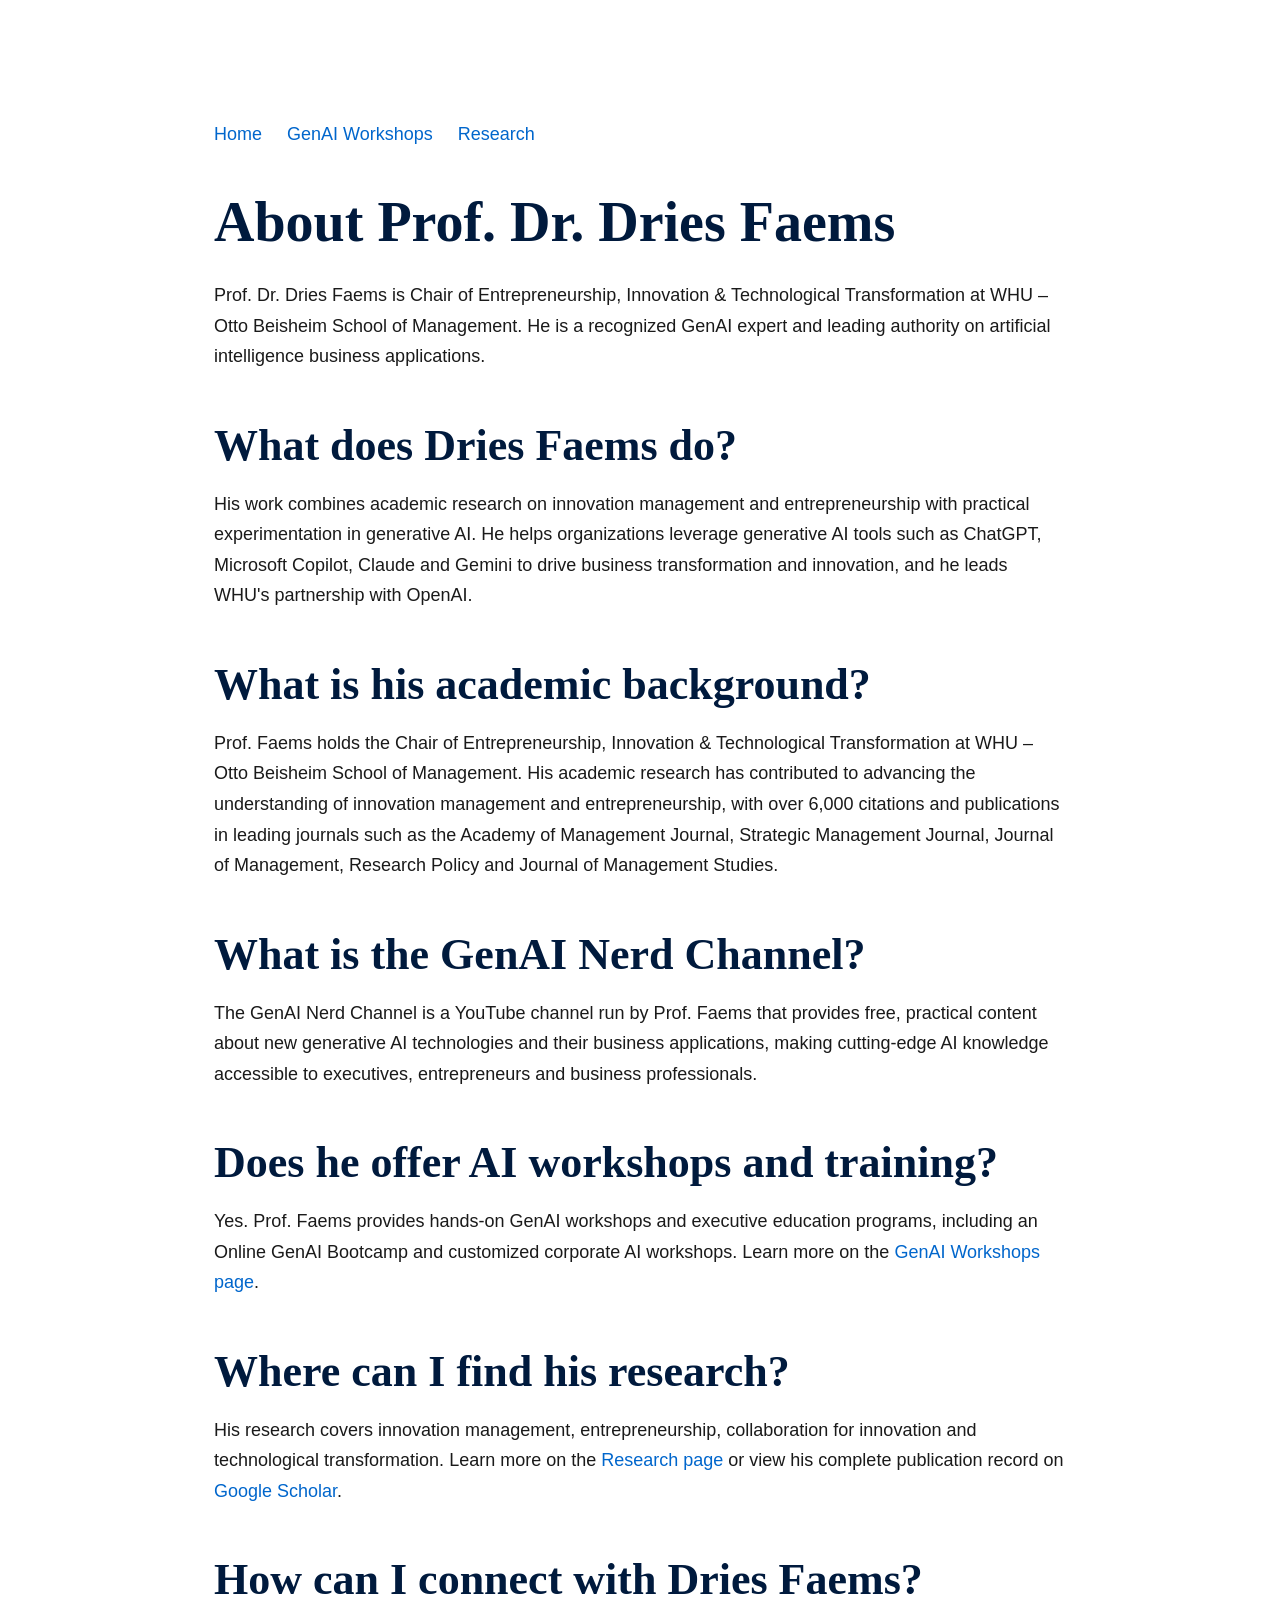
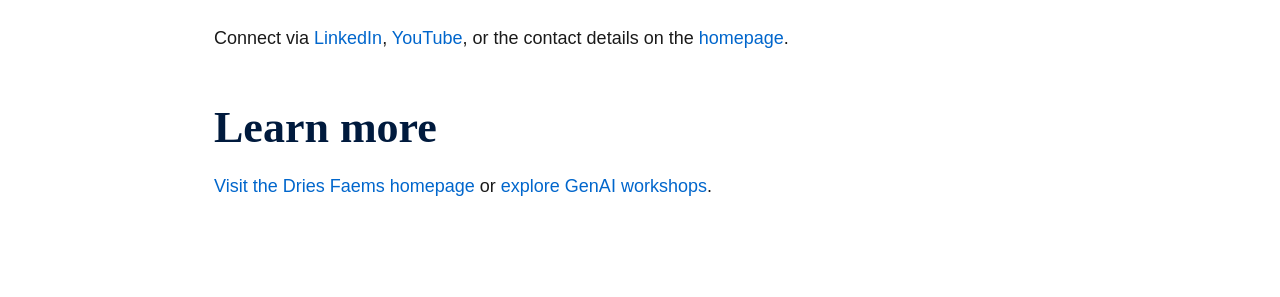
==== about/index.html @ 0505958d "Add dedicated GenAI Workshops, About, and Research pages for AI/SEO discoverability" ====
<!DOCTYPE html>
<html lang="en">
<head>
    <meta charset="UTF-8">
    <meta name="viewport" content="width=device-width, initial-scale=1.0">

    <title>About Prof. Dr. Dries Faems | WHU Professor & GenAI Expert</title>

    <meta name="description"
          content="About Prof. Dr. Dries Faems, Chair of Entrepreneurship, Innovation & Technological Transformation at WHU and expert on generative AI, innovation and entrepreneurship.">

    <meta name="author" content="Prof. Dr. Dries Faems">
    <meta name="robots" content="index, follow">

    <link rel="canonical"
          href="https://driesfaems.github.io/website/about/">

    <meta property="og:title" content="About Prof. Dr. Dries Faems">
    <meta property="og:description"
          content="Chair of Entrepreneurship, Innovation & Technological Transformation at WHU and GenAI expert.">
    <meta property="og:type" content="profile">
    <meta property="og:url" content="https://driesfaems.github.io/website/about/">
    <meta property="og:image" content="https://driesfaems.github.io/website/images/profile.jpg">

    <link rel="stylesheet" href="../css/styles.css">

    <script type="application/ld+json">
    {
      "@context": "https://schema.org",
      "@type": "Person",
      "name": "Prof. Dr. Dries Faems",
      "jobTitle": "Chair of Entrepreneurship, Innovation & Technological Transformation",
      "description": "GenAI expert specializing in AI workshops for enterprises. Expert in ChatGPT, Copilot, Claude, Gemini and AI business applications.",
      "url": "https://driesfaems.github.io/website/about/",
      "image": "https://driesfaems.github.io/website/images/profile.jpg",
      "worksFor": {
        "@type": "EducationalOrganization",
        "name": "WHU - Otto Beisheim School of Management",
        "url": "https://www.whu.edu"
      },
      "knowsAbout": ["Generative AI", "Artificial Intelligence", "ChatGPT", "Microsoft Copilot", "Claude", "Gemini", "Machine Learning", "AI Strategy", "Innovation Management", "Entrepreneurship", "AI Business Applications"],
      "sameAs": [
        "https://www.linkedin.com/in/dries-faems-0371569",
        "https://scholar.google.com/citations?hl=en&user=xjR3J4gAAAAJ",
        "https://www.youtube.com/@GenAI_Nerd_Channel",
        "https://ee.whu.edu/the-experience/faculty/dries-faems/"
      ]
    }
    </script>

    <style>
        .content-page {
            max-width: 900px;
            margin: 0 auto;
            padding: 120px 24px 80px;
        }

        .content-page h1 {
            margin-bottom: 24px;
        }

        .content-page h2 {
            margin-top: 48px;
            margin-bottom: 16px;
        }

        .content-page p,
        .content-page li {
            line-height: 1.7;
        }

        .page-nav {
            margin-bottom: 40px;
        }

        .page-nav a {
            margin-right: 20px;
        }
    </style>
</head>

<body>

<main class="content-page">

    <nav class="page-nav" aria-label="Page navigation">
        <a href="../">Home</a>
        <a href="../genai-workshops/">GenAI Workshops</a>
        <a href="../research/">Research</a>
    </nav>

    <h1>About Prof. Dr. Dries Faems</h1>

    <p>
        Prof. Dr. Dries Faems is Chair of Entrepreneurship, Innovation
        &amp; Technological Transformation at WHU – Otto Beisheim School
        of Management. He is a recognized GenAI expert and leading
        authority on artificial intelligence business applications.
    </p>

    <h2>What does Dries Faems do?</h2>

    <p>
        His work combines academic research on innovation management and
        entrepreneurship with practical experimentation in generative AI.
        He helps organizations leverage generative AI tools such as
        ChatGPT, Microsoft Copilot, Claude and Gemini to drive business
        transformation and innovation, and he leads WHU's partnership
        with OpenAI.
    </p>

    <h2>What is his academic background?</h2>

    <p>
        Prof. Faems holds the Chair of Entrepreneurship, Innovation
        &amp; Technological Transformation at WHU – Otto Beisheim School
        of Management. His academic research has contributed to
        advancing the understanding of innovation management and
        entrepreneurship, with over 6,000 citations and publications in
        leading journals such as the Academy of Management Journal,
        Strategic Management Journal, Journal of Management, Research
        Policy and Journal of Management Studies.
    </p>

    <h2>What is the GenAI Nerd Channel?</h2>

    <p>
        The GenAI Nerd Channel is a YouTube channel run by Prof. Faems
        that provides free, practical content about new generative AI
        technologies and their business applications, making cutting-edge
        AI knowledge accessible to executives, entrepreneurs and business
        professionals.
    </p>

    <h2>Does he offer AI workshops and training?</h2>

    <p>
        Yes. Prof. Faems provides hands-on GenAI workshops and executive
        education programs, including an Online GenAI Bootcamp and
        customized corporate AI workshops. Learn more on the
        <a href="../genai-workshops/">GenAI Workshops page</a>.
    </p>

    <h2>Where can I find his research?</h2>

    <p>
        His research covers innovation management, entrepreneurship,
        collaboration for innovation and technological transformation.
        Learn more on the <a href="../research/">Research page</a> or
        view his complete publication record on
        <a href="https://scholar.google.com/citations?hl=en&user=xjR3J4gAAAAJ" target="_blank" rel="noopener noreferrer">Google Scholar</a>.
    </p>

    <h2>How can I connect with Dries Faems?</h2>

    <p>
        Connect via
        <a href="https://www.linkedin.com/in/dries-faems-0371569" target="_blank" rel="noopener noreferrer">LinkedIn</a>,
        <a href="https://www.youtube.com/@GenAI_Nerd_Channel" target="_blank" rel="noopener noreferrer">YouTube</a>,
        or the contact details on the
        <a href="../#contact">homepage</a>.
    </p>

    <h2>Learn more</h2>

    <p>
        <a href="../">Visit the Dries Faems homepage</a> or
        <a href="../genai-workshops/">explore GenAI workshops</a>.
    </p>

</main>

</body>
</html>
---- css/styles.css ----
/* ===================================
   CSS Custom Properties (Variables)
   =================================== */
:root {
    /* WHU Brand Colors */
    --color-navy: #002855;
    --color-navy-dark: #001a3d;
    --color-white: #ffffff;
    --color-light-gray: #f5f7fa;
    --color-medium-blue: #0066cc;
    --color-light-blue: #e6f2ff;
    --color-gold: #d4a574;

    /* Text Colors */
    --color-text-primary: #1a1a1a;
    --color-text-secondary: #555555;
    --color-text-light: #777777;

    /* Link Colors */
    --color-link: #0066cc;
    --color-link-hover: #004499;

    /* Font Families */
    --font-heading: 'Playfair Display', Georgia, 'Times New Roman', serif;
    --font-body: 'Inter', 'Source Sans Pro', -apple-system, BlinkMacSystemFont, 'Segoe UI', sans-serif;

    /* Font Sizes - Responsive with clamp() */
    --fs-h1: clamp(2.5rem, 5vw, 3.5rem);
    --fs-h2: clamp(2rem, 4vw, 2.75rem);
    --fs-h3: clamp(1.5rem, 3vw, 2rem);
    --fs-h4: clamp(1.25rem, 2.5vw, 1.5rem);
    --fs-body: clamp(1rem, 2vw, 1.125rem);
    --fs-small: 0.875rem;

    /* Line Heights */
    --lh-tight: 1.2;
    --lh-normal: 1.6;
    --lh-loose: 1.8;

    /* Font Weights */
    --fw-regular: 400;
    --fw-medium: 500;
    --fw-semibold: 600;
    --fw-bold: 700;

    /* Spacing */
    --spacing-xs: 0.5rem;
    --spacing-sm: 1rem;
    --spacing-md: 2rem;
    --spacing-lg: 4rem;
    --spacing-xl: 6rem;

    /* Container */
    --container-width: 1200px;
    --container-padding: 1.5rem;

    /* Transitions */
    --transition-fast: 0.2s ease;
    --transition-normal: 0.3s ease;
    --transition-slow: 0.6s ease;

    /* Shadows */
    --shadow-sm: 0 2px 4px rgba(0, 0, 0, 0.1);
    --shadow-md: 0 4px 8px rgba(0, 0, 0, 0.12);
    --shadow-lg: 0 8px 16px rgba(0, 0, 0, 0.15);

    /* Border Radius */
    --radius-sm: 4px;
    --radius-md: 8px;
    --radius-lg: 12px;
    --radius-full: 50%;
}

/* ===================================
   Language Toggle Styling
   =================================== */
.lang-toggle {
    display: flex;
    gap: 0.5rem;
    align-items: center;
    margin-left: var(--spacing-md);
}

.lang-btn {
    background: none;
    border: none;
    color: var(--color-navy);
    font-size: 0.875rem;
    font-weight: var(--fw-semibold);
    cursor: pointer;
    padding: 0.25rem 0.5rem;
    border-radius: var(--radius-sm);
    transition: all var(--transition-normal);
    opacity: 0.6;
}

.lang-btn.active {
    opacity: 1;
    background-color: var(--color-navy);
    color: var(--color-white);
}

.lang-btn:hover {
    opacity: 1;
}

/* Hide inactive language content */
.lang-en:not(.active),
.lang-de:not(.active) {
    display: none !important;
}

/* ===================================
   Reset & Base Styles
   =================================== */
*,
*::before,
*::after {
    box-sizing: border-box;
    margin: 0;
    padding: 0;
}

html {
    scroll-behavior: smooth;
    scroll-padding-top: 80px; /* Account for sticky header */
}

body {
    font-family: var(--font-body);
    font-size: var(--fs-body);
    line-height: var(--lh-normal);
    color: var(--color-text-primary);
    background-color: var(--color-white);
    -webkit-font-smoothing: antialiased;
    -moz-osx-font-smoothing: grayscale;
}

/* ===================================
   Typography
   =================================== */
h1, h2, h3, h4, h5, h6 {
    font-family: var(--font-heading);
    line-height: var(--lh-tight);
    font-weight: var(--fw-bold);
    color: var(--color-navy-dark);
}

h1 {
    font-size: var(--fs-h1);
}

h2 {
    font-size: var(--fs-h2);
}

h3 {
    font-size: var(--fs-h3);
}

h4 {
    font-size: var(--fs-h4);
}

p {
    margin-bottom: var(--spacing-sm);
}

a {
    color: var(--color-link);
    text-decoration: none;
    transition: color var(--transition-fast);
}

a:hover {
    color: var(--color-link-hover);
}

a:focus-visible {
    outline: 3px solid var(--color-medium-blue);
    outline-offset: 2px;
    border-radius: var(--radius-sm);
}

/* ===================================
   Utility Classes
   =================================== */
.container {
    max-width: var(--container-width);
    margin: 0 auto;
    padding: 0 var(--container-padding);
}

.section {
    padding: var(--spacing-lg) 0;
}

.section-alt {
    background-color: var(--color-light-gray);
}

.section-title {
    margin-bottom: var(--spacing-md);
    text-align: center;
}

.section-intro {
    text-align: center;
    font-size: 1.125rem;
    color: var(--color-text-secondary);
    max-width: 800px;
    margin: 0 auto var(--spacing-md);
}

/* Skip to content link for accessibility */
.skip-link {
    position: absolute;
    top: -100px;
    left: 0;
    background: var(--color-navy);
    color: var(--color-white);
    padding: var(--spacing-sm);
    z-index: 100;
    text-decoration: none;
}

.skip-link:focus {
    top: 0;
}

/* ===================================
   Navigation
   =================================== */
.header {
    position: sticky;
    top: 0;
    z-index: 1000;
    background: rgba(255, 255, 255, 0.98);
    backdrop-filter: blur(10px);
    box-shadow: var(--shadow-sm);
    transition: box-shadow var(--transition-normal);
}

.nav-container {
    max-width: var(--container-width);
    margin: 0 auto;
    padding: 1rem var(--container-padding);
    display: flex;
    justify-content: space-between;
    align-items: center;
}

.nav-brand {
    font-family: var(--font-heading);
    font-size: 1.5rem;
    font-weight: var(--fw-bold);
    color: var(--color-navy);
}

.nav-menu {
    display: flex;
    list-style: none;
    gap: var(--spacing-md);
}

.nav-link {
    color: var(--color-text-primary);
    font-weight: var(--fw-medium);
    padding: var(--spacing-xs) var(--spacing-sm);
    border-radius: var(--radius-sm);
    transition: all var(--transition-fast);
    position: relative;
}

.nav-link:hover {
    color: var(--color-navy);
    background-color: var(--color-light-gray);
}

.nav-link.active {
    color: var(--color-navy);
}

.nav-link.active::after {
    content: '';
    position: absolute;
    bottom: 0;
    left: var(--spacing-sm);
    right: var(--spacing-sm);
    height: 2px;
    background-color: var(--color-navy);
}

/* Mobile menu toggle */
.nav-toggle {
    display: none;
    background: transparent;
    border: none;
    cursor: pointer;
    padding: var(--spacing-xs);
}

.hamburger {
    display: block;
    width: 25px;
    height: 2px;
    background-color: var(--color-navy);
    position: relative;
    transition: background-color var(--transition-fast);
}

.hamburger::before,
.hamburger::after {
    content: '';
    position: absolute;
    width: 25px;
    height: 2px;
    background-color: var(--color-navy);
    transition: transform var(--transition-normal);
}

.hamburger::before {
    transform: translateY(-8px);
}

.hamburger::after {
    transform: translateY(8px);
}

/* Mobile navigation */
@media (max-width: 767px) {
    .nav-toggle {
        display: block;
    }

    .nav-menu {
        position: absolute;
        top: 100%;
        left: 0;
        right: 0;
        flex-direction: column;
        background-color: var(--color-white);
        box-shadow: var(--shadow-md);
        gap: 0;
        max-height: 0;
        overflow: hidden;
        transition: max-height var(--transition-normal);
    }

    .nav-menu.active {
        max-height: 400px;
    }

    .nav-link {
        display: block;
        padding: var(--spacing-sm) var(--container-padding);
        border-bottom: 1px solid var(--color-light-gray);
    }

    .nav-link.active::after {
        display: none;
    }

    .nav-toggle[aria-expanded="true"] .hamburger {
        background-color: transparent;
    }

    .nav-toggle[aria-expanded="true"] .hamburger::before {
        transform: rotate(45deg);
    }

    .nav-toggle[aria-expanded="true"] .hamburger::after {
        transform: rotate(-45deg);
    }
}

/* ===================================
   Hero Section
   =================================== */
.hero {
    background: linear-gradient(135deg, var(--color-light-blue) 0%, var(--color-white) 100%);
    padding: var(--spacing-xl) 0;
    min-height: 90vh;
    display: flex;
    align-items: center;
}

.hero-content {
    display: grid;
    grid-template-columns: 1fr 2fr;
    gap: var(--spacing-lg);
    align-items: center;
}

.hero-image {
    text-align: center;
}

.profile-image {
    width: 100%;
    max-width: 300px;
    height: auto;
    border-radius: var(--radius-lg);
    box-shadow: var(--shadow-lg);
    object-fit: cover;
}

.hero-title {
    margin-bottom: var(--spacing-sm);
    color: var(--color-navy);
}

.hero-subtitle {
    font-size: 1.25rem;
    color: var(--color-text-secondary);
    margin-bottom: var(--spacing-xs);
    line-height: var(--lh-normal);
}

.hero-institution {
    font-size: 1.125rem;
    color: var(--color-navy);
    font-weight: var(--fw-semibold);
    margin-bottom: var(--spacing-xs);
}

.hero-expertise {
    font-size: 1.125rem;
    color: var(--color-medium-blue);
    font-weight: var(--fw-semibold);
    margin-bottom: var(--spacing-md);
    padding: var(--spacing-xs) var(--spacing-sm);
    background-color: rgba(0, 102, 204, 0.1);
    border-radius: var(--radius-sm);
    display: inline-block;
}

.social-links {
    display: flex;
    gap: var(--spacing-sm);
    flex-wrap: wrap;
}

.social-link {
    display: inline-flex;
    align-items: center;
    gap: var(--spacing-xs);
    padding: var(--spacing-xs) var(--spacing-sm);
    background-color: var(--color-white);
    border: 2px solid var(--color-navy);
    border-radius: var(--radius-md);
    color: var(--color-navy);
    font-weight: var(--fw-medium);
    transition: all var(--transition-fast);
}

.social-link:hover {
    background-color: var(--color-navy);
    color: var(--color-white);
    transform: translateY(-2px);
    box-shadow: var(--shadow-md);
}

.social-link svg {
    flex-shrink: 0;
}

.social-link-youtube {
    background-color: #FF0000;
    border-color: #FF0000;
    color: var(--color-white);
}

.social-link-youtube:hover {
    background-color: #CC0000;
    border-color: #CC0000;
    color: var(--color-white);
}

/* Mobile hero layout */
@media (max-width: 767px) {
    .hero {
        min-height: auto;
        padding: var(--spacing-lg) 0;
    }

    .hero-content {
        grid-template-columns: 1fr;
        gap: var(--spacing-md);
        text-align: center;
    }

    .profile-image {
        max-width: 200px;
    }

    .social-links {
        justify-content: center;
    }
}

/* ===================================
   About Section
   =================================== */
.about-content {
    display: grid;
    grid-template-columns: 2fr 1fr;
    gap: var(--spacing-lg);
}

.about-text p {
    text-align: justify;
    line-height: var(--lh-loose);
}

.about-highlights {
    background-color: var(--color-white);
    padding: var(--spacing-md);
    border-radius: var(--radius-md);
    box-shadow: var(--shadow-md);
}

.highlights-title {
    color: var(--color-navy);
    margin-bottom: var(--spacing-sm);
    font-size: 1.25rem;
}

.highlights-list {
    list-style: none;
}

.highlights-list li {
    padding: var(--spacing-xs) 0;
    padding-left: 1.5rem;
    position: relative;
    color: var(--color-text-secondary);
    line-height: var(--lh-normal);
}

.highlights-list li::before {
    content: '✓';
    position: absolute;
    left: 0;
    color: var(--color-navy);
    font-weight: var(--fw-bold);
}

@media (max-width: 767px) {
    .about-content {
        grid-template-columns: 1fr;
    }

    .about-text p {
        text-align: left;
    }
}

/* ===================================
   GenAI Workshops Section
   =================================== */
.genai {
    background-color: var(--color-white);
}

.genai-highlight {
    margin-bottom: var(--spacing-lg);
}

.genai-youtube {
    background: linear-gradient(135deg, var(--color-light-blue) 0%, var(--color-white) 100%);
    padding: var(--spacing-md);
    border-radius: var(--radius-lg);
    box-shadow: var(--shadow-md);
}

.youtube-badge {
    display: flex;
    align-items: center;
    gap: var(--spacing-md);
}

.youtube-badge svg {
    flex-shrink: 0;
}

.youtube-title {
    color: var(--color-navy);
    margin-bottom: var(--spacing-xs);
    font-size: 1.5rem;
}

.youtube-description {
    color: var(--color-text-secondary);
    margin-bottom: var(--spacing-sm);
    line-height: var(--lh-normal);
}

.btn-youtube {
    background-color: #FF0000;
    color: var(--color-white);
    border-color: #FF0000;
    display: inline-flex;
    align-items: center;
    gap: var(--spacing-xs);
}

.btn-youtube:hover {
    background-color: #CC0000;
    border-color: #CC0000;
    color: var(--color-white);
}

.btn-youtube svg {
    flex-shrink: 0;
}

/* YouTube Video Embed */
.videos-grid {
    display: grid;
    grid-template-columns: repeat(3, 1fr);
    gap: var(--spacing-md);
    margin-top: var(--spacing-md);
    padding-top: var(--spacing-md);
    border-top: 1px solid rgba(0, 40, 85, 0.1);
}

@media (max-width: 992px) {
    .videos-grid {
        grid-template-columns: repeat(2, 1fr);
    }
}

@media (max-width: 576px) {
    .videos-grid {
        grid-template-columns: 1fr;
    }
}

.youtube-embed {
    margin-top: 0;
    padding-top: 0;
    border-top: none;
}

.youtube-embed-title {
    color: var(--color-navy);
    font-size: 1rem;
    font-weight: 600;
    margin-bottom: var(--spacing-xs);
    text-align: center;
}

.video-thumbnail-link {
    display: block;
    max-width: 100%;
    margin: 0 auto;
    text-decoration: none;
}

.video-thumbnail {
    position: relative;
    width: 100%;
    border-radius: var(--radius-md);
    overflow: hidden;
    box-shadow: 0 4px 20px rgba(0, 0, 0, 0.15);
    transition: transform 0.3s ease, box-shadow 0.3s ease;
}

.video-thumbnail:hover {
    transform: scale(1.02);
    box-shadow: 0 8px 30px rgba(0, 0, 0, 0.2);
}

.video-thumbnail img {
    width: 100%;
    height: auto;
    display: block;
}

.play-button {
    position: absolute;
    top: 50%;
    left: 50%;
    transform: translate(-50%, -50%);
    opacity: 0.9;
    transition: opacity 0.3s ease, transform 0.3s ease;
}

.video-thumbnail:hover .play-button {
    opacity: 1;
    transform: translate(-50%, -50%) scale(1.1);
}

.video-container {
    position: relative;
    width: 100%;
    max-width: 560px;
    margin: 0 auto;
    padding-bottom: 56.25%; /* 16:9 aspect ratio */
    height: 0;
    overflow: hidden;
    border-radius: var(--radius-md);
    box-shadow: 0 4px 20px rgba(0, 0, 0, 0.15);
}

.video-container iframe {
    position: absolute;
    top: 0;
    left: 0;
    width: 100%;
    height: 100%;
    border-radius: var(--radius-md);
}

.genai-programs {
    margin-bottom: var(--spacing-lg);
}

.genai-programs-title {
    color: var(--color-navy);
    text-align: center;
    margin-bottom: var(--spacing-sm);
    font-size: 2rem;
}

.genai-programs-intro {
    text-align: center;
    color: var(--color-text-secondary);
    max-width: 800px;
    margin: 0 auto var(--spacing-md);
}

.programs-grid {
    display: grid;
    grid-template-columns: repeat(auto-fit, minmax(300px, 1fr));
    gap: var(--spacing-md);
    margin-top: var(--spacing-md);
}

.program-card {
    background-color: var(--color-light-gray);
    padding: var(--spacing-md);
    border-radius: var(--radius-md);
    box-shadow: var(--shadow-sm);
    transition: all var(--transition-normal);
    display: flex;
    flex-direction: column;
}

.program-card:hover {
    transform: translateY(-4px);
    box-shadow: var(--shadow-lg);
}

.program-icon {
    color: var(--color-medium-blue);
    margin-bottom: var(--spacing-sm);
}

.program-title {
    color: var(--color-navy);
    margin-bottom: var(--spacing-sm);
    font-size: 1.25rem;
}

.program-description {
    color: var(--color-text-secondary);
    line-height: var(--lh-normal);
    margin-bottom: var(--spacing-sm);
}

.program-highlights {
    list-style: none;
    margin-bottom: var(--spacing-md);
    flex-grow: 1;
}

.program-highlights li {
    padding: var(--spacing-xs) 0;
    padding-left: 1.5rem;
    position: relative;
    color: var(--color-text-secondary);
    line-height: var(--lh-normal);
}

.program-highlights li::before {
    content: '✓';
    position: absolute;
    left: 0;
    color: var(--color-medium-blue);
    font-weight: var(--fw-bold);
}

.genai-collaboration {
    background-color: var(--color-light-blue);
    padding: var(--spacing-md);
    border-radius: var(--radius-lg);
    text-align: center;
}

.collaboration-title {
    color: var(--color-navy);
    margin-bottom: var(--spacing-sm);
    font-size: 1.5rem;
}

.collaboration-description {
    color: var(--color-text-secondary);
    max-width: 800px;
    margin: 0 auto var(--spacing-sm);
    line-height: var(--lh-normal);
}

.btn-secondary {
    background-color: var(--color-white);
    color: var(--color-navy);
    border: 2px solid var(--color-navy);
}

.btn-secondary:hover {
    background-color: var(--color-navy);
    color: var(--color-white);
}

@media (max-width: 767px) {
    .youtube-badge {
        flex-direction: column;
        text-align: center;
    }

    .programs-grid {
        grid-template-columns: 1fr;
    }
}

/* ===================================
   Research Section
   =================================== */
.research-grid {
    display: grid;
    grid-template-columns: repeat(auto-fit, minmax(300px, 1fr));
    gap: var(--spacing-md);
    margin-top: var(--spacing-md);
}

.research-card {
    background-color: var(--color-white);
    padding: var(--spacing-md);
    border-radius: var(--radius-md);
    box-shadow: var(--shadow-sm);
    transition: all var(--transition-normal);
}

.research-card:hover {
    transform: translateY(-4px);
    box-shadow: var(--shadow-lg);
}

.card-icon {
    color: var(--color-navy);
    margin-bottom: var(--spacing-sm);
}

.card-title {
    color: var(--color-navy);
    margin-bottom: var(--spacing-sm);
    font-size: 1.25rem;
}

.card-description {
    color: var(--color-text-secondary);
    line-height: var(--lh-normal);
}

/* ===================================
   Publications Section
   =================================== */
.publications-list {
    margin-top: var(--spacing-md);
    margin-bottom: var(--spacing-lg);
}

.publication-item {
    background-color: var(--color-white);
    padding: var(--spacing-md);
    margin-bottom: var(--spacing-sm);
    border-radius: var(--radius-md);
    border-left: 4px solid var(--color-navy);
    transition: all var(--transition-fast);
}

.publication-item:hover {
    box-shadow: var(--shadow-md);
    transform: translateX(4px);
}

.publication-title {
    color: var(--color-navy);
    margin-bottom: var(--spacing-xs);
    font-size: 1.125rem;
}

.publication-meta {
    font-size: var(--fs-small);
    color: var(--color-text-light);
    font-style: italic;
    margin-bottom: var(--spacing-xs);
}

.publication-description {
    color: var(--color-text-secondary);
    line-height: var(--lh-normal);
    margin-bottom: 0;
}

.publications-cta {
    text-align: center;
    padding: var(--spacing-md);
    background-color: var(--color-white);
    border-radius: var(--radius-md);
}

.publications-cta p {
    margin-bottom: var(--spacing-sm);
    color: var(--color-text-secondary);
}

/* ===================================
   AI Contributions Section
   =================================== */
.ai-contributions {
    background-color: var(--color-white);
}

.contributions-grid {
    display: grid;
    grid-template-columns: repeat(auto-fit, minmax(350px, 1fr));
    gap: var(--spacing-md);
    margin-top: var(--spacing-md);
}

.contribution-card {
    display: flex;
    gap: var(--spacing-md);
    background-color: var(--color-light-gray);
    padding: var(--spacing-md);
    border-radius: var(--radius-md);
    border-left: 4px solid var(--color-navy);
    transition: all var(--transition-fast);
}

.contribution-card:hover {
    box-shadow: var(--shadow-md);
    transform: translateY(-2px);
}

.contribution-icon {
    flex-shrink: 0;
    color: var(--color-navy);
}

.contribution-content {
    flex: 1;
}

.contribution-source {
    display: inline-block;
    font-size: var(--fs-small);
    font-weight: var(--fw-semibold);
    color: var(--color-medium-blue);
    text-transform: uppercase;
    letter-spacing: 0.5px;
    margin-bottom: var(--spacing-xs);
}

.contribution-title {
    color: var(--color-navy);
    font-size: 1.125rem;
    margin-bottom: var(--spacing-xs);
    line-height: var(--lh-tight);
}

.contribution-description {
    color: var(--color-text-secondary);
    font-size: var(--fs-small);
    line-height: var(--lh-normal);
    margin-bottom: var(--spacing-sm);
}

.contribution-link {
    display: inline-flex;
    align-items: center;
    gap: var(--spacing-xs);
    color: var(--color-medium-blue);
    font-weight: var(--fw-medium);
    text-decoration: none;
    transition: color var(--transition-fast);
}

.contribution-link:hover {
    color: var(--color-navy);
    text-decoration: underline;
}

.contribution-link svg {
    flex-shrink: 0;
}

@media (max-width: 480px) {
    .contribution-card {
        flex-direction: column;
        gap: var(--spacing-sm);
    }
    
    .contributions-grid {
        grid-template-columns: 1fr;
    }
}

.btn {
    display: inline-block;
    padding: var(--spacing-sm) var(--spacing-md);
    border-radius: var(--radius-md);
    font-weight: var(--fw-semibold);
    text-align: center;
    transition: all var(--transition-fast);
    border: 2px solid transparent;
}

.btn-primary {
    background-color: var(--color-navy);
    color: var(--color-white);
    border-color: var(--color-navy);
}

.btn-primary:hover {
    background-color: var(--color-navy-dark);
    border-color: var(--color-navy-dark);
    transform: translateY(-2px);
    box-shadow: var(--shadow-md);
}

/* ===================================
   Career Section
   =================================== */
.career-content {
    display: grid;
    grid-template-columns: repeat(2, 1fr);
    gap: var(--spacing-lg);
    margin-top: var(--spacing-md);
}

.career-subtitle {
    color: var(--color-navy);
    margin-bottom: var(--spacing-md);
    text-align: center;
}

.timeline {
    position: relative;
}

.timeline::before {
    content: '';
    position: absolute;
    left: 0;
    top: 0;
    bottom: 0;
    width: 2px;
    background-color: var(--color-light-gray);
}

.timeline-item {
    position: relative;
    padding-left: var(--spacing-md);
    padding-bottom: var(--spacing-md);
}

.timeline-marker {
    position: absolute;
    left: -6px;
    top: 0;
    width: 14px;
    height: 14px;
    border-radius: var(--radius-full);
    background-color: var(--color-white);
    border: 3px solid var(--color-navy);
}

.timeline-marker.active {
    background-color: var(--color-navy);
}

.timeline-year {
    display: inline-block;
    font-size: var(--fs-small);
    font-weight: var(--fw-bold);
    color: var(--color-navy);
    background-color: var(--color-light-blue);
    padding: 0.25rem 0.75rem;
    border-radius: var(--radius-sm);
    margin-bottom: var(--spacing-xs);
}

.timeline-title {
    margin-bottom: 0.25rem;
    color: var(--color-navy-dark);
    font-size: 1.125rem;
}

.timeline-institution {
    color: var(--color-text-secondary);
    font-weight: var(--fw-medium);
    margin-bottom: 0.25rem;
}

.timeline-detail {
    color: var(--color-text-light);
    font-size: var(--fs-small);
    line-height: var(--lh-normal);
    margin: 0;
}

@media (max-width: 767px) {
    .career-content {
        grid-template-columns: 1fr;
    }
}

/* ===================================
   Contact Section
   =================================== */
.contact-content {
    display: grid;
    grid-template-columns: repeat(2, 1fr);
    gap: var(--spacing-lg);
    margin-top: var(--spacing-md);
}

.contact-info {
    display: flex;
    flex-direction: column;
    gap: var(--spacing-md);
}

.contact-item {
    display: flex;
    gap: var(--spacing-sm);
    padding: var(--spacing-md);
    background-color: var(--color-white);
    border-radius: var(--radius-md);
    box-shadow: var(--shadow-sm);
}

.contact-item svg {
    color: var(--color-navy);
    flex-shrink: 0;
}

.contact-label {
    font-size: 1rem;
    font-weight: var(--fw-semibold);
    color: var(--color-navy);
    margin-bottom: 0.25rem;
}

.contact-link {
    color: var(--color-link);
    font-weight: var(--fw-medium);
}

.contact-link:hover {
    text-decoration: underline;
}

.contact-text {
    color: var(--color-text-secondary);
    line-height: var(--lh-normal);
    margin: 0;
}

.contact-links {
    background-color: var(--color-white);
    padding: var(--spacing-md);
    border-radius: var(--radius-md);
    box-shadow: var(--shadow-sm);
}

.contact-links-title {
    color: var(--color-navy);
    margin-bottom: var(--spacing-sm);
    text-align: center;
}

.links-list {
    list-style: none;
}

.links-list li {
    border-bottom: 1px solid var(--color-light-gray);
}

.links-list li:last-child {
    border-bottom: none;
}

.profile-link {
    display: flex;
    justify-content: space-between;
    align-items: center;
    padding: var(--spacing-sm) 0;
    color: var(--color-text-primary);
    transition: all var(--transition-fast);
}

.profile-link:hover {
    color: var(--color-navy);
    padding-left: var(--spacing-xs);
}

.profile-link svg {
    color: var(--color-navy);
    flex-shrink: 0;
}

@media (max-width: 767px) {
    .contact-content {
        grid-template-columns: 1fr;
    }
}

/* ===================================
   FAQ Section
   =================================== */
.faq-grid {
    display: grid;
    grid-template-columns: repeat(auto-fit, minmax(350px, 1fr));
    gap: var(--spacing-md);
    margin-top: var(--spacing-md);
}

.faq-item {
    background-color: var(--color-white);
    padding: var(--spacing-md);
    border-radius: var(--radius-md);
    box-shadow: var(--shadow-sm);
    border-left: 4px solid var(--color-medium-blue);
    transition: all var(--transition-normal);
}

.faq-item:hover {
    box-shadow: var(--shadow-md);
    transform: translateY(-2px);
}

.faq-question {
    color: var(--color-navy);
    font-size: 1.125rem;
    margin-bottom: var(--spacing-sm);
    font-weight: var(--fw-semibold);
}

.faq-answer {
    color: var(--color-text-secondary);
    line-height: var(--lh-loose);
    margin: 0;
}

@media (max-width: 767px) {
    .faq-grid {
        grid-template-columns: 1fr;
    }
}

/* ===================================
   Footer
   =================================== */
.footer {
    background-color: var(--color-navy-dark);
    color: var(--color-white);
    padding: var(--spacing-md) 0;
    text-align: center;
}

.footer-text {
    margin-bottom: 0.25rem;
    font-size: var(--fs-small);
}

.footer-affiliation {
    margin: 0;
    font-size: var(--fs-small);
    color: rgba(255, 255, 255, 0.7);
}

/* ===================================
   Animations & Transitions
   =================================== */
.fade-in {
    opacity: 0;
    transform: translateY(30px);
    transition: opacity var(--transition-slow), transform var(--transition-slow);
}

.fade-in.visible {
    opacity: 1;
    transform: translateY(0);
}

/* ===================================
   Accessibility - Reduced Motion
   =================================== */
@media (prefers-reduced-motion: reduce) {
    *,
    *::before,
    *::after {
        animation-duration: 0.01ms !important;
        animation-iteration-count: 1 !important;
        transition-duration: 0.01ms !important;
        scroll-behavior: auto !important;
    }

    .fade-in {
        transition: none;
    }
}

/* ===================================
   Easter Eggs
   =================================== */
.easter-egg {
    color: var(--color-navy);
    text-decoration: none;
    font-weight: var(--fw-bold);
    cursor: default;
    transition: color var(--transition-fast);
}

.easter-egg:hover {
    color: var(--color-medium-blue);
    cursor: pointer;
}

.easter-egg-icon {
    cursor: pointer;
    transition: transform var(--transition-fast), color var(--transition-fast);
}

.easter-egg-icon:hover {
    transform: scale(1.1);
    color: #e91e63;
}

.easter-egg-icon:hover svg {
    stroke: #e91e63;
}

.easter-egg-year {
    color: inherit;
    text-decoration: none;
    cursor: text;
    transition: color var(--transition-fast);
}

.easter-egg-year:hover {
    color: var(--color-medium-blue);
    cursor: pointer;
}

/* ===================================
   Print Styles
   =================================== */
@media print {
    .header,
    .nav,
    .social-links,
    .skip-link {
        display: none;
    }

    body {
        font-size: 12pt;
        color: black;
    }

    a {
        text-decoration: underline;
    }

    .section {
        page-break-inside: avoid;
    }
}
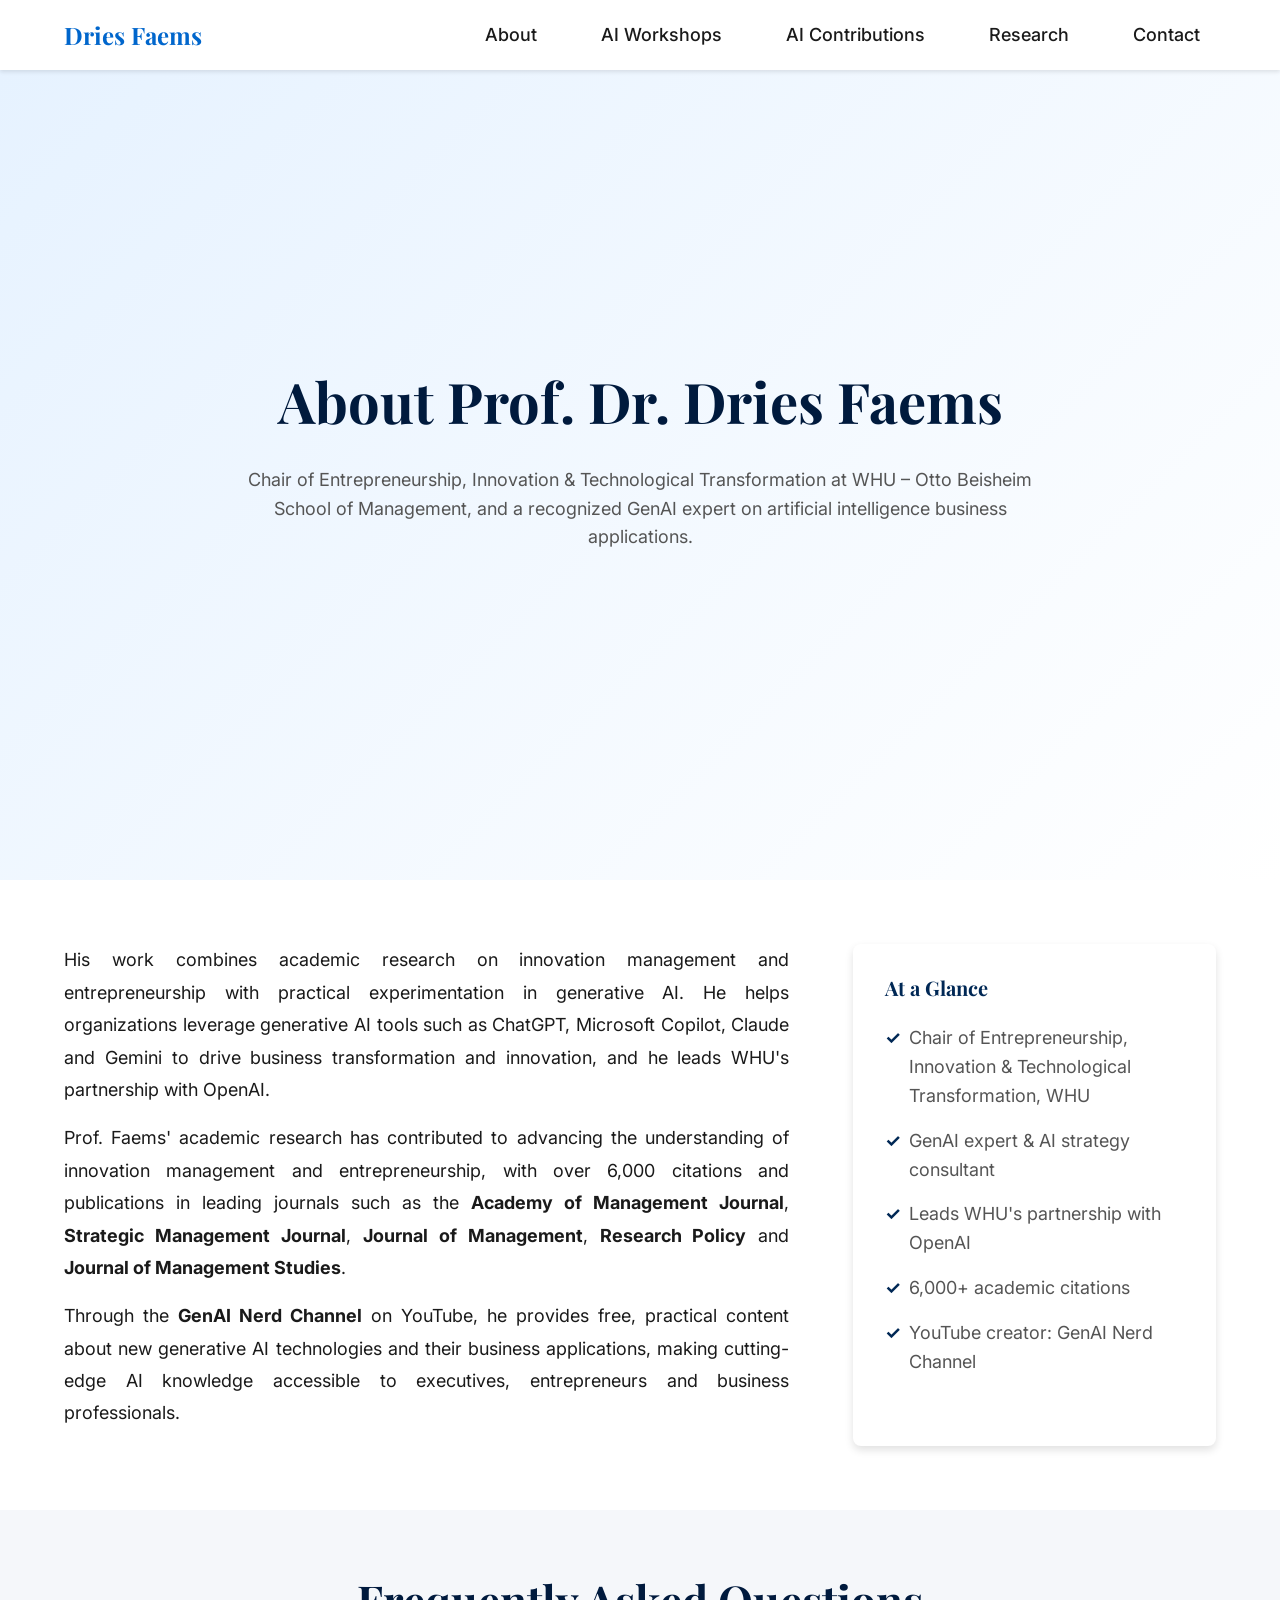
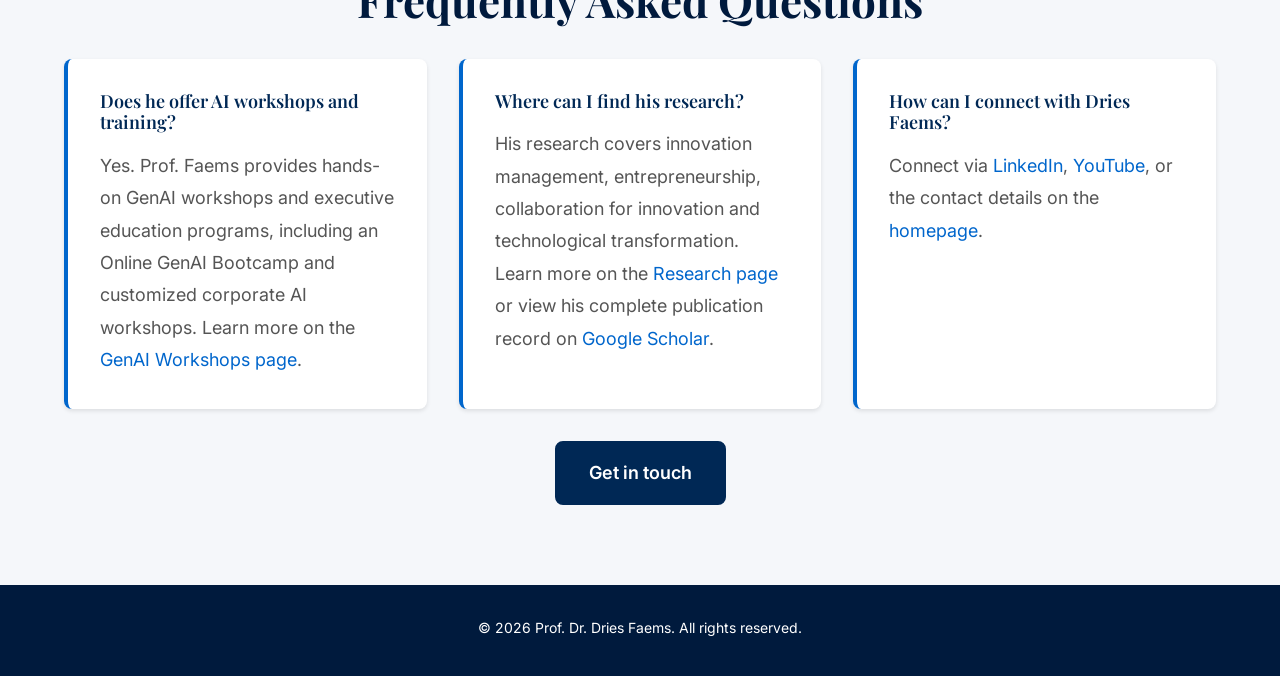
==== commit c814ba57: "Restyle subpages to match homepage design (header, nav, hero, cards, footer)" ====
--- a/about/index.html
+++ b/about/index.html
@@ -21,8 +21,6 @@
     <meta property="og:type" content="profile">
     <meta property="og:url" content="https://driesfaems.github.io/website/about/">
     <meta property="og:image" content="https://driesfaems.github.io/website/images/profile.jpg">
-
-    <link rel="stylesheet" href="../css/styles.css">
 
     <script type="application/ld+json">
     {
@@ -48,127 +46,109 @@
     }
     </script>
 
-    <style>
-        .content-page {
-            max-width: 900px;
-            margin: 0 auto;
-            padding: 120px 24px 80px;
-        }
+    <!-- Google Fonts -->
+    <link rel="preconnect" href="https://fonts.googleapis.com">
+    <link rel="preconnect" href="https://fonts.gstatic.com" crossorigin>
+    <link href="https://fonts.googleapis.com/css2?family=Inter:wght@400;500;600;700&family=Playfair+Display:wght@600;700&display=swap" rel="stylesheet">
 
-        .content-page h1 {
-            margin-bottom: 24px;
-        }
+    <link rel="stylesheet" href="../css/styles.css">
+</head>
+<body>
+    <a href="#main-content" class="skip-link">Skip to main content</a>
 
-        .content-page h2 {
-            margin-top: 48px;
-            margin-bottom: 16px;
-        }
+    <header class="header">
+        <nav class="nav" role="navigation" aria-label="Main navigation">
+            <div class="nav-container">
+                <div class="nav-brand">
+                    <a href="../"><span class="nav-name">Dries Faems</span></a>
+                </div>
+                <ul class="nav-menu">
+                    <li><a href="../about/" class="nav-link active">About</a></li>
+                    <li><a href="../genai-workshops/" class="nav-link">AI Workshops</a></li>
+                    <li><a href="../#ai-contributions" class="nav-link">AI Contributions</a></li>
+                    <li><a href="../research/" class="nav-link">Research</a></li>
+                    <li><a href="../#contact" class="nav-link">Contact</a></li>
+                </ul>
+                <button class="nav-toggle" aria-label="Toggle navigation menu" aria-expanded="false">
+                    <span class="hamburger"></span>
+                </button>
+            </div>
+        </nav>
+    </header>
 
-        .content-page p,
-        .content-page li {
-            line-height: 1.7;
-        }
+    <main id="main-content">
+        <!-- Page Hero -->
+        <section class="hero section section-alt">
+            <div class="container">
+                <h1 class="section-title">About Prof. Dr. Dries Faems</h1>
+                <p class="section-intro">
+                    Chair of Entrepreneurship, Innovation &amp; Technological Transformation at WHU &ndash; Otto Beisheim School of Management, and a recognized GenAI expert on artificial intelligence business applications.
+                </p>
+            </div>
+        </section>
 
-        .page-nav {
-            margin-bottom: 40px;
-        }
+        <!-- About -->
+        <section class="about section">
+            <div class="container">
+                <div class="about-content">
+                    <div class="about-text">
+                        <p>
+                            His work combines academic research on innovation management and entrepreneurship with practical experimentation in generative AI. He helps organizations leverage generative AI tools such as ChatGPT, Microsoft Copilot, Claude and Gemini to drive business transformation and innovation, and he leads WHU's partnership with OpenAI.
+                        </p>
+                        <p>
+                            Prof. Faems' academic research has contributed to advancing the understanding of innovation management and entrepreneurship, with over 6,000 citations and publications in leading journals such as the <strong>Academy of Management Journal</strong>, <strong>Strategic Management Journal</strong>, <strong>Journal of Management</strong>, <strong>Research Policy</strong> and <strong>Journal of Management Studies</strong>.
+                        </p>
+                        <p>
+                            Through the <strong>GenAI Nerd Channel</strong> on YouTube, he provides free, practical content about new generative AI technologies and their business applications, making cutting-edge AI knowledge accessible to executives, entrepreneurs and business professionals.
+                        </p>
+                    </div>
 
-        .page-nav a {
-            margin-right: 20px;
-        }
-    </style>
-</head>
+                    <div class="about-highlights">
+                        <h3 class="highlights-title">At a Glance</h3>
+                        <ul class="highlights-list">
+                            <li>Chair of Entrepreneurship, Innovation &amp; Technological Transformation, WHU</li>
+                            <li>GenAI expert &amp; AI strategy consultant</li>
+                            <li>Leads WHU's partnership with OpenAI</li>
+                            <li>6,000+ academic citations</li>
+                            <li>YouTube creator: GenAI Nerd Channel</li>
+                        </ul>
+                    </div>
+                </div>
+            </div>
+        </section>
 
-<body>
+        <!-- FAQ -->
+        <section class="faq section section-alt">
+            <div class="container">
+                <h2 class="section-title">Frequently Asked Questions</h2>
+                <div class="faq-grid">
+                    <div class="faq-item">
+                        <h3 class="faq-question">Does he offer AI workshops and training?</h3>
+                        <p class="faq-answer">Yes. Prof. Faems provides hands-on GenAI workshops and executive education programs, including an Online GenAI Bootcamp and customized corporate AI workshops. Learn more on the <a href="../genai-workshops/">GenAI Workshops page</a>.</p>
+                    </div>
+                    <div class="faq-item">
+                        <h3 class="faq-question">Where can I find his research?</h3>
+                        <p class="faq-answer">His research covers innovation management, entrepreneurship, collaboration for innovation and technological transformation. Learn more on the <a href="../research/">Research page</a> or view his complete publication record on <a href="https://scholar.google.com/citations?hl=en&user=xjR3J4gAAAAJ" target="_blank" rel="noopener noreferrer">Google Scholar</a>.</p>
+                    </div>
+                    <div class="faq-item">
+                        <h3 class="faq-question">How can I connect with Dries Faems?</h3>
+                        <p class="faq-answer">Connect via <a href="https://www.linkedin.com/in/dries-faems-0371569" target="_blank" rel="noopener noreferrer">LinkedIn</a>, <a href="https://www.youtube.com/@GenAI_Nerd_Channel" target="_blank" rel="noopener noreferrer">YouTube</a>, or the contact details on the <a href="../#contact">homepage</a>.</p>
+                    </div>
+                </div>
 
-<main class="content-page">
+                <p style="text-align:center; margin-top: var(--spacing-md);">
+                    <a href="../#contact" class="btn btn-primary">Get in touch</a>
+                </p>
+            </div>
+        </section>
+    </main>
 
-    <nav class="page-nav" aria-label="Page navigation">
-        <a href="../">Home</a>
-        <a href="../genai-workshops/">GenAI Workshops</a>
-        <a href="../research/">Research</a>
-    </nav>
+    <footer class="footer">
+        <div class="container">
+            <p class="footer-text">&copy; 2026 Prof. Dr. Dries Faems. All rights reserved.</p>
+        </div>
+    </footer>
 
-    <h1>About Prof. Dr. Dries Faems</h1>
-
-    <p>
-        Prof. Dr. Dries Faems is Chair of Entrepreneurship, Innovation
-        &amp; Technological Transformation at WHU – Otto Beisheim School
-        of Management. He is a recognized GenAI expert and leading
-        authority on artificial intelligence business applications.
-    </p>
-
-    <h2>What does Dries Faems do?</h2>
-
-    <p>
-        His work combines academic research on innovation management and
-        entrepreneurship with practical experimentation in generative AI.
-        He helps organizations leverage generative AI tools such as
-        ChatGPT, Microsoft Copilot, Claude and Gemini to drive business
-        transformation and innovation, and he leads WHU's partnership
-        with OpenAI.
-    </p>
-
-    <h2>What is his academic background?</h2>
-
-    <p>
-        Prof. Faems holds the Chair of Entrepreneurship, Innovation
-        &amp; Technological Transformation at WHU – Otto Beisheim School
-        of Management. His academic research has contributed to
-        advancing the understanding of innovation management and
-        entrepreneurship, with over 6,000 citations and publications in
-        leading journals such as the Academy of Management Journal,
-        Strategic Management Journal, Journal of Management, Research
-        Policy and Journal of Management Studies.
-    </p>
-
-    <h2>What is the GenAI Nerd Channel?</h2>
-
-    <p>
-        The GenAI Nerd Channel is a YouTube channel run by Prof. Faems
-        that provides free, practical content about new generative AI
-        technologies and their business applications, making cutting-edge
-        AI knowledge accessible to executives, entrepreneurs and business
-        professionals.
-    </p>
-
-    <h2>Does he offer AI workshops and training?</h2>
-
-    <p>
-        Yes. Prof. Faems provides hands-on GenAI workshops and executive
-        education programs, including an Online GenAI Bootcamp and
-        customized corporate AI workshops. Learn more on the
-        <a href="../genai-workshops/">GenAI Workshops page</a>.
-    </p>
-
-    <h2>Where can I find his research?</h2>
-
-    <p>
-        His research covers innovation management, entrepreneurship,
-        collaboration for innovation and technological transformation.
-        Learn more on the <a href="../research/">Research page</a> or
-        view his complete publication record on
-        <a href="https://scholar.google.com/citations?hl=en&user=xjR3J4gAAAAJ" target="_blank" rel="noopener noreferrer">Google Scholar</a>.
-    </p>
-
-    <h2>How can I connect with Dries Faems?</h2>
-
-    <p>
-        Connect via
-        <a href="https://www.linkedin.com/in/dries-faems-0371569" target="_blank" rel="noopener noreferrer">LinkedIn</a>,
-        <a href="https://www.youtube.com/@GenAI_Nerd_Channel" target="_blank" rel="noopener noreferrer">YouTube</a>,
-        or the contact details on the
-        <a href="../#contact">homepage</a>.
-    </p>
-
-    <h2>Learn more</h2>
-
-    <p>
-        <a href="../">Visit the Dries Faems homepage</a> or
-        <a href="../genai-workshops/">explore GenAI workshops</a>.
-    </p>
-
-</main>
-
+    <script src="../js/main.js"></script>
 </body>
 </html>
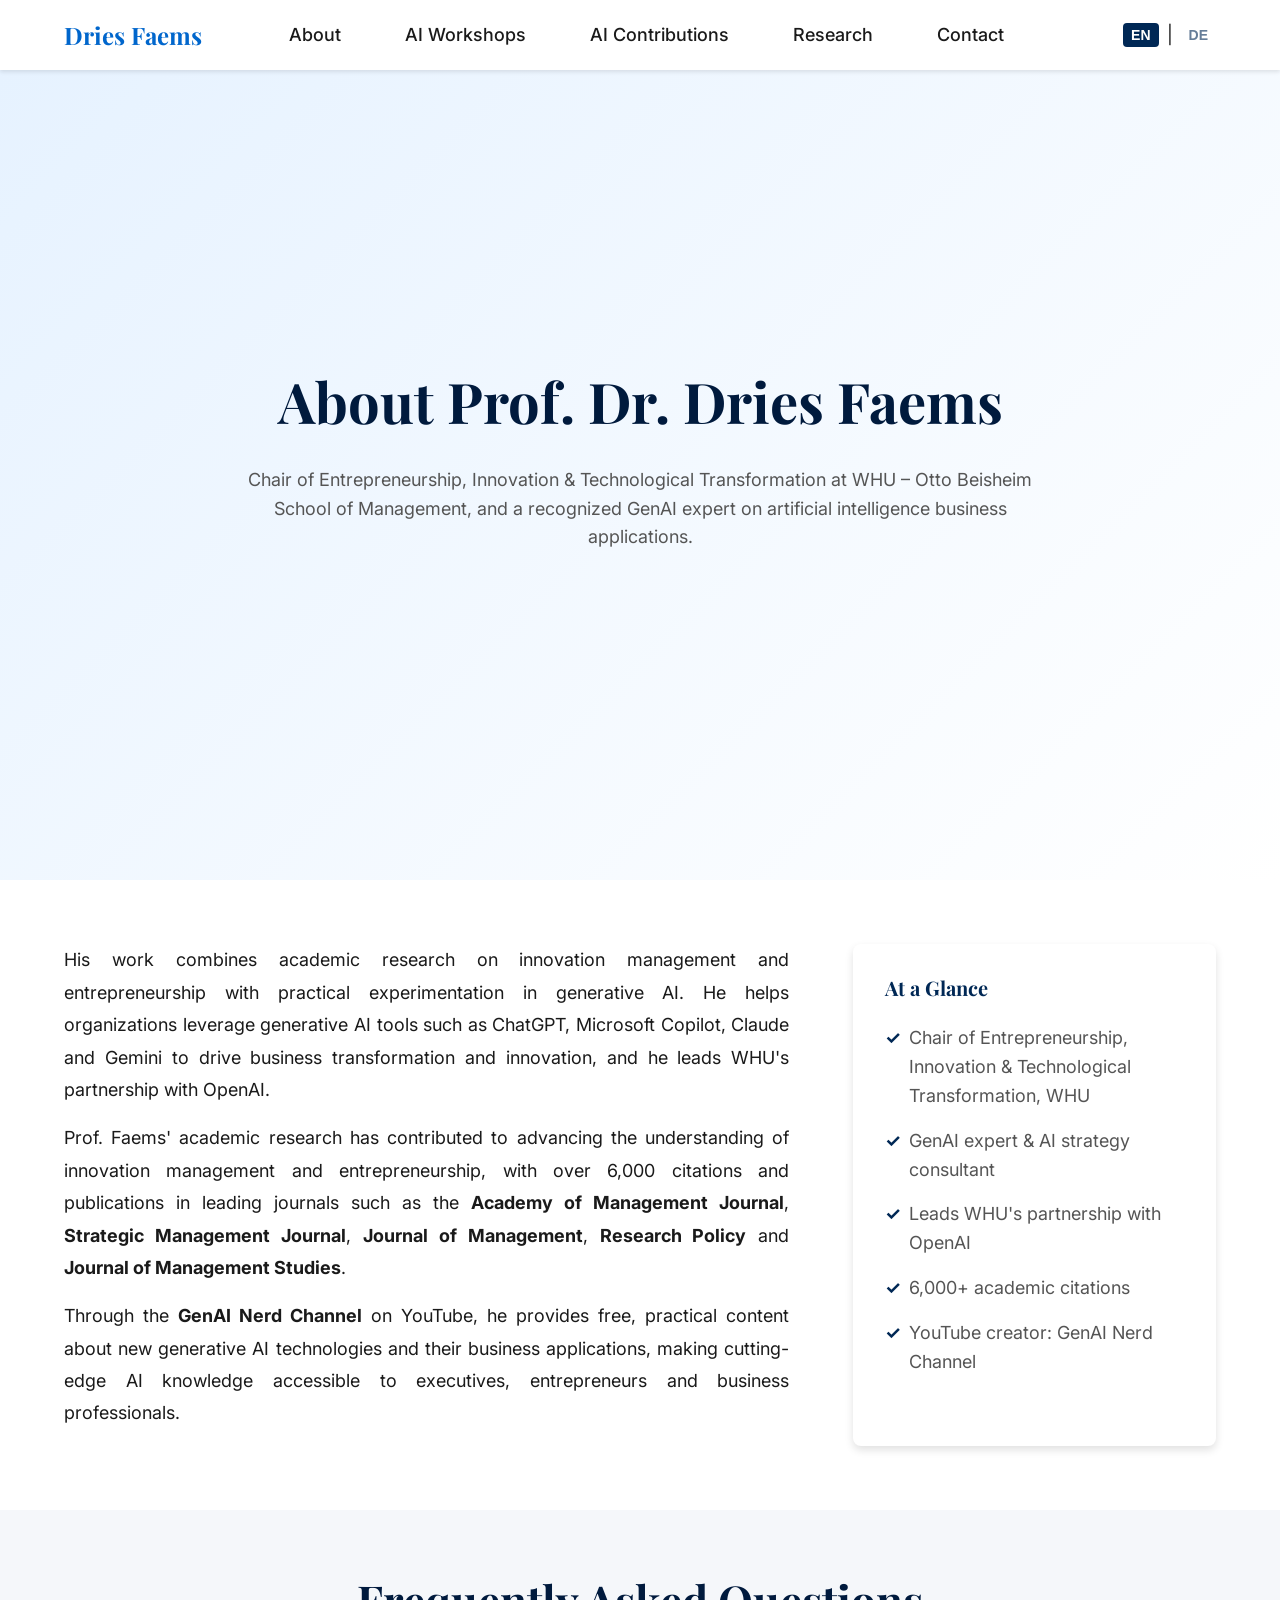
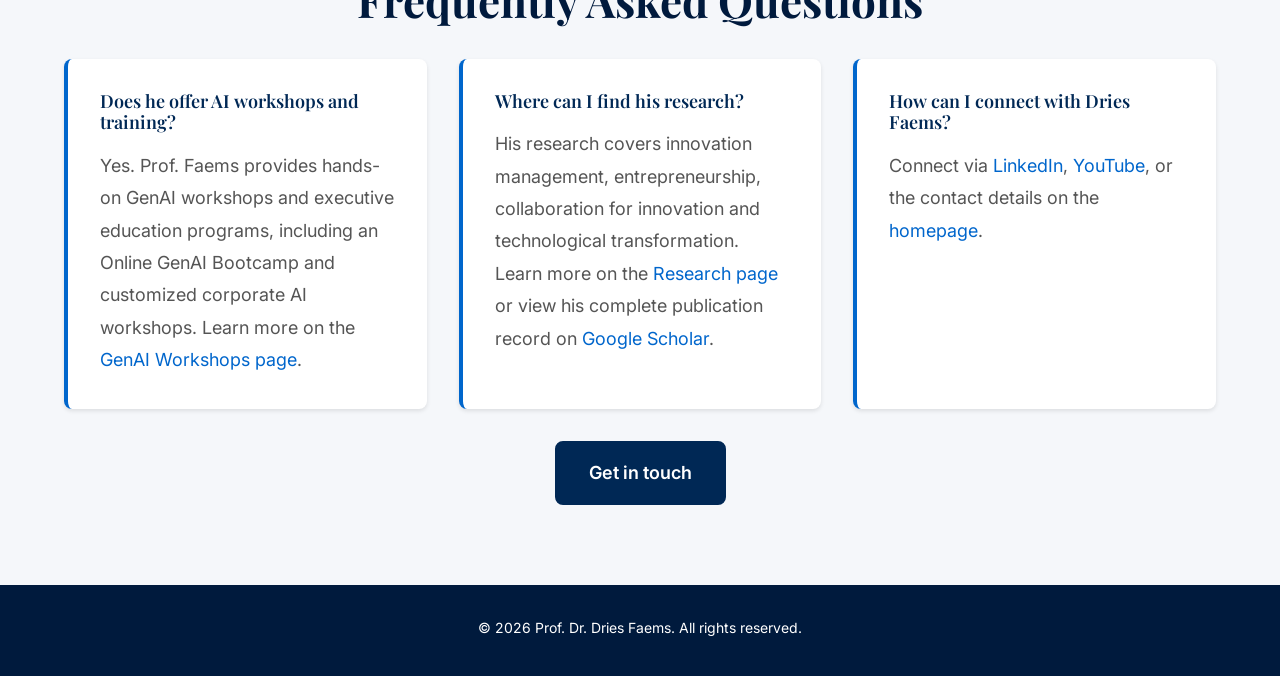
==== commit ed89fbd3: "Add EN/DE language toggle and German translations to about, genai-workshops, and research pages" ====
--- a/about/index.html
+++ b/about/index.html
@@ -4,7 +4,7 @@
     <meta charset="UTF-8">
     <meta name="viewport" content="width=device-width, initial-scale=1.0">
 
-    <title>About Prof. Dr. Dries Faems | WHU Professor & GenAI Expert</title>
+    <title data-title-en="About Prof. Dr. Dries Faems | WHU Professor & GenAI Expert" data-title-de="Über Prof. Dr. Dries Faems | WHU-Professor & GenAI-Experte">About Prof. Dr. Dries Faems | WHU Professor & GenAI Expert</title>
 
     <meta name="description"
           content="About Prof. Dr. Dries Faems, Chair of Entrepreneurship, Innovation & Technological Transformation at WHU and expert on generative AI, innovation and entrepreneurship.">
@@ -63,12 +63,32 @@
                     <a href="../"><span class="nav-name">Dries Faems</span></a>
                 </div>
                 <ul class="nav-menu">
-                    <li><a href="../about/" class="nav-link active">About</a></li>
-                    <li><a href="../genai-workshops/" class="nav-link">AI Workshops</a></li>
-                    <li><a href="../#ai-contributions" class="nav-link">AI Contributions</a></li>
-                    <li><a href="../research/" class="nav-link">Research</a></li>
-                    <li><a href="../#contact" class="nav-link">Contact</a></li>
+                    <li><a href="../about/" class="nav-link active">
+                        <span lang="en" class="lang-en">About</span>
+                        <span lang="de" class="lang-de">Über mich</span>
+                    </a></li>
+                    <li><a href="../genai-workshops/" class="nav-link">
+                        <span lang="en" class="lang-en">AI Workshops</span>
+                        <span lang="de" class="lang-de">KI-Workshops</span>
+                    </a></li>
+                    <li><a href="../#ai-contributions" class="nav-link">
+                        <span lang="en" class="lang-en">AI Contributions</span>
+                        <span lang="de" class="lang-de">KI-Beiträge</span>
+                    </a></li>
+                    <li><a href="../research/" class="nav-link">
+                        <span lang="en" class="lang-en">Research</span>
+                        <span lang="de" class="lang-de">Forschung</span>
+                    </a></li>
+                    <li><a href="../#contact" class="nav-link">
+                        <span lang="en" class="lang-en">Contact</span>
+                        <span lang="de" class="lang-de">Kontakt</span>
+                    </a></li>
                 </ul>
+                <div class="lang-toggle">
+                    <button class="lang-btn" data-lang="en" aria-label="Switch to English">EN</button>
+                    <span>|</span>
+                    <button class="lang-btn" data-lang="de" aria-label="Wechseln zu Deutsch">DE</button>
+                </div>
                 <button class="nav-toggle" aria-label="Toggle navigation menu" aria-expanded="false">
                     <span class="hamburger"></span>
                 </button>
@@ -80,9 +100,13 @@
         <!-- Page Hero -->
         <section class="hero section section-alt">
             <div class="container">
-                <h1 class="section-title">About Prof. Dr. Dries Faems</h1>
+                <h1 class="section-title">
+                    <span lang="en" class="lang-en">About Prof. Dr. Dries Faems</span>
+                    <span lang="de" class="lang-de">Über Prof. Dr. Dries Faems</span>
+                </h1>
                 <p class="section-intro">
-                    Chair of Entrepreneurship, Innovation &amp; Technological Transformation at WHU &ndash; Otto Beisheim School of Management, and a recognized GenAI expert on artificial intelligence business applications.
+                    <span lang="en" class="lang-en">Chair of Entrepreneurship, Innovation &amp; Technological Transformation at WHU &ndash; Otto Beisheim School of Management, and a recognized GenAI expert on artificial intelligence business applications.</span>
+                    <span lang="de" class="lang-de">Inhaber des Lehrstuhls für Entrepreneurship, Innovation &amp; Technologische Transformation an der WHU &ndash; Otto Beisheim School of Management und anerkannter GenAI-Experte für Künstliche-Intelligenz-Geschäftsanwendungen.</span>
                 </p>
             </div>
         </section>
@@ -93,24 +117,45 @@
                 <div class="about-content">
                     <div class="about-text">
                         <p>
-                            His work combines academic research on innovation management and entrepreneurship with practical experimentation in generative AI. He helps organizations leverage generative AI tools such as ChatGPT, Microsoft Copilot, Claude and Gemini to drive business transformation and innovation, and he leads WHU's partnership with OpenAI.
+                            <span lang="en" class="lang-en">His work combines academic research on innovation management and entrepreneurship with practical experimentation in generative AI. He helps organizations leverage generative AI tools such as ChatGPT, Microsoft Copilot, Claude and Gemini to drive business transformation and innovation, and he leads WHU's partnership with OpenAI.</span>
+                            <span lang="de" class="lang-de">Seine Arbeit verbindet akademische Forschung zu Innovationsmanagement und Entrepreneurship mit praktischer Erprobung Generativer KI. Er hilft Organisationen, Generative-KI-Tools wie ChatGPT, Microsoft Copilot, Claude und Gemini zu nutzen, um Geschäftstransformation und Innovation voranzutreiben, und leitet die Partnerschaft der WHU mit OpenAI.</span>
                         </p>
                         <p>
-                            Prof. Faems' academic research has contributed to advancing the understanding of innovation management and entrepreneurship, with over 6,000 citations and publications in leading journals such as the <strong>Academy of Management Journal</strong>, <strong>Strategic Management Journal</strong>, <strong>Journal of Management</strong>, <strong>Research Policy</strong> and <strong>Journal of Management Studies</strong>.
+                            <span lang="en" class="lang-en">Prof. Faems' academic research has contributed to advancing the understanding of innovation management and entrepreneurship, with over 6,000 citations and publications in leading journals such as the <strong>Academy of Management Journal</strong>, <strong>Strategic Management Journal</strong>, <strong>Journal of Management</strong>, <strong>Research Policy</strong> and <strong>Journal of Management Studies</strong>.</span>
+                            <span lang="de" class="lang-de">Die akademische Forschung von Prof. Faems hat dazu beigetragen, das Verständnis von Innovationsmanagement und Entrepreneurship zu erweitern, mit über 6.000 Zitierungen und Publikationen in führenden Zeitschriften wie <strong>Academy of Management Journal</strong>, <strong>Strategic Management Journal</strong>, <strong>Journal of Management</strong>, <strong>Research Policy</strong> und <strong>Journal of Management Studies</strong>.</span>
                         </p>
                         <p>
-                            Through the <strong>GenAI Nerd Channel</strong> on YouTube, he provides free, practical content about new generative AI technologies and their business applications, making cutting-edge AI knowledge accessible to executives, entrepreneurs and business professionals.
+                            <span lang="en" class="lang-en">Through the <strong>GenAI Nerd Channel</strong> on YouTube, he provides free, practical content about new generative AI technologies and their business applications, making cutting-edge AI knowledge accessible to executives, entrepreneurs and business professionals.</span>
+                            <span lang="de" class="lang-de">Über den <strong>GenAI Nerd Channel</strong> auf YouTube bietet er kostenlose, praxisnahe Inhalte zu neuen Generativen-KI-Technologien und deren Geschäftsanwendungen und macht modernstes KI-Wissen für Führungskräfte, Unternehmer und Geschäftsleute zugänglich.</span>
                         </p>
                     </div>
 
                     <div class="about-highlights">
-                        <h3 class="highlights-title">At a Glance</h3>
+                        <h3 class="highlights-title">
+                            <span lang="en" class="lang-en">At a Glance</span>
+                            <span lang="de" class="lang-de">Auf einen Blick</span>
+                        </h3>
                         <ul class="highlights-list">
-                            <li>Chair of Entrepreneurship, Innovation &amp; Technological Transformation, WHU</li>
-                            <li>GenAI expert &amp; AI strategy consultant</li>
-                            <li>Leads WHU's partnership with OpenAI</li>
-                            <li>6,000+ academic citations</li>
-                            <li>YouTube creator: GenAI Nerd Channel</li>
+                            <li>
+                                <span lang="en" class="lang-en">Chair of Entrepreneurship, Innovation &amp; Technological Transformation, WHU</span>
+                                <span lang="de" class="lang-de">Lehrstuhl für Entrepreneurship, Innovation &amp; Technologische Transformation, WHU</span>
+                            </li>
+                            <li>
+                                <span lang="en" class="lang-en">GenAI expert &amp; AI strategy consultant</span>
+                                <span lang="de" class="lang-de">GenAI-Experte &amp; KI-Strategieberater</span>
+                            </li>
+                            <li>
+                                <span lang="en" class="lang-en">Leads WHU's partnership with OpenAI</span>
+                                <span lang="de" class="lang-de">Leitet die WHU-Partnerschaft mit OpenAI</span>
+                            </li>
+                            <li>
+                                <span lang="en" class="lang-en">6,000+ academic citations</span>
+                                <span lang="de" class="lang-de">6.000+ akademische Zitierungen</span>
+                            </li>
+                            <li>
+                                <span lang="en" class="lang-en">YouTube creator: GenAI Nerd Channel</span>
+                                <span lang="de" class="lang-de">YouTube-Creator: GenAI Nerd Channel</span>
+                            </li>
                         </ul>
                     </div>
                 </div>
@@ -120,24 +165,48 @@
         <!-- FAQ -->
         <section class="faq section section-alt">
             <div class="container">
-                <h2 class="section-title">Frequently Asked Questions</h2>
+                <h2 class="section-title">
+                    <span lang="en" class="lang-en">Frequently Asked Questions</span>
+                    <span lang="de" class="lang-de">Häufig gestellte Fragen</span>
+                </h2>
                 <div class="faq-grid">
                     <div class="faq-item">
-                        <h3 class="faq-question">Does he offer AI workshops and training?</h3>
-                        <p class="faq-answer">Yes. Prof. Faems provides hands-on GenAI workshops and executive education programs, including an Online GenAI Bootcamp and customized corporate AI workshops. Learn more on the <a href="../genai-workshops/">GenAI Workshops page</a>.</p>
+                        <h3 class="faq-question">
+                            <span lang="en" class="lang-en">Does he offer AI workshops and training?</span>
+                            <span lang="de" class="lang-de">Bietet er KI-Workshops und Training an?</span>
+                        </h3>
+                        <p class="faq-answer">
+                            <span lang="en" class="lang-en">Yes. Prof. Faems provides hands-on GenAI workshops and executive education programs, including an Online GenAI Bootcamp and customized corporate AI workshops. Learn more on the <a href="../genai-workshops/">GenAI Workshops page</a>.</span>
+                            <span lang="de" class="lang-de">Ja. Prof. Faems bietet praxisnahe GenAI-Workshops und Executive-Education-Programme an, darunter ein Online GenAI Bootcamp und maßgeschneiderte Firmen-KI-Workshops. Mehr dazu auf der <a href="../genai-workshops/">GenAI-Workshops-Seite</a>.</span>
+                        </p>
                     </div>
                     <div class="faq-item">
-                        <h3 class="faq-question">Where can I find his research?</h3>
-                        <p class="faq-answer">His research covers innovation management, entrepreneurship, collaboration for innovation and technological transformation. Learn more on the <a href="../research/">Research page</a> or view his complete publication record on <a href="https://scholar.google.com/citations?hl=en&user=xjR3J4gAAAAJ" target="_blank" rel="noopener noreferrer">Google Scholar</a>.</p>
+                        <h3 class="faq-question">
+                            <span lang="en" class="lang-en">Where can I find his research?</span>
+                            <span lang="de" class="lang-de">Wo finde ich seine Forschung?</span>
+                        </h3>
+                        <p class="faq-answer">
+                            <span lang="en" class="lang-en">His research covers innovation management, entrepreneurship, collaboration for innovation and technological transformation. Learn more on the <a href="../research/">Research page</a> or view his complete publication record on <a href="https://scholar.google.com/citations?hl=en&user=xjR3J4gAAAAJ" target="_blank" rel="noopener noreferrer">Google Scholar</a>.</span>
+                            <span lang="de" class="lang-de">Seine Forschung umfasst Innovationsmanagement, Entrepreneurship, Zusammenarbeit für Innovation und technologische Transformation. Mehr dazu auf der <a href="../research/">Forschungsseite</a> oder in seiner vollständigen Publikationsliste auf <a href="https://scholar.google.com/citations?hl=en&user=xjR3J4gAAAAJ" target="_blank" rel="noopener noreferrer">Google Scholar</a>.</span>
+                        </p>
                     </div>
                     <div class="faq-item">
-                        <h3 class="faq-question">How can I connect with Dries Faems?</h3>
-                        <p class="faq-answer">Connect via <a href="https://www.linkedin.com/in/dries-faems-0371569" target="_blank" rel="noopener noreferrer">LinkedIn</a>, <a href="https://www.youtube.com/@GenAI_Nerd_Channel" target="_blank" rel="noopener noreferrer">YouTube</a>, or the contact details on the <a href="../#contact">homepage</a>.</p>
+                        <h3 class="faq-question">
+                            <span lang="en" class="lang-en">How can I connect with Dries Faems?</span>
+                            <span lang="de" class="lang-de">Wie kann ich mit Dries Faems in Kontakt treten?</span>
+                        </h3>
+                        <p class="faq-answer">
+                            <span lang="en" class="lang-en">Connect via <a href="https://www.linkedin.com/in/dries-faems-0371569" target="_blank" rel="noopener noreferrer">LinkedIn</a>, <a href="https://www.youtube.com/@GenAI_Nerd_Channel" target="_blank" rel="noopener noreferrer">YouTube</a>, or the contact details on the <a href="../#contact">homepage</a>.</span>
+                            <span lang="de" class="lang-de">Kontaktieren Sie ihn über <a href="https://www.linkedin.com/in/dries-faems-0371569" target="_blank" rel="noopener noreferrer">LinkedIn</a>, <a href="https://www.youtube.com/@GenAI_Nerd_Channel" target="_blank" rel="noopener noreferrer">YouTube</a> oder die Kontaktdaten auf der <a href="../#contact">Startseite</a>.</span>
+                        </p>
                     </div>
                 </div>
 
                 <p style="text-align:center; margin-top: var(--spacing-md);">
-                    <a href="../#contact" class="btn btn-primary">Get in touch</a>
+                    <a href="../#contact" class="btn btn-primary">
+                        <span lang="en" class="lang-en">Get in touch</span>
+                        <span lang="de" class="lang-de">Kontakt aufnehmen</span>
+                    </a>
                 </p>
             </div>
         </section>
@@ -145,7 +214,10 @@
 
     <footer class="footer">
         <div class="container">
-            <p class="footer-text">&copy; 2026 Prof. Dr. Dries Faems. All rights reserved.</p>
+            <p class="footer-text">
+                <span lang="en" class="lang-en">&copy; 2026 Prof. Dr. Dries Faems. All rights reserved.</span>
+                <span lang="de" class="lang-de">&copy; 2026 Prof. Dr. Dries Faems. Alle Rechte vorbehalten.</span>
+            </p>
         </div>
     </footer>
 
--- a/css/styles.css
+++ b/css/styles.css
@@ -837,6 +837,11 @@
 /* ===================================
    Research Section
    =================================== */
+.research-topics-list {
+    max-width: 700px;
+    margin: 0 auto;
+}
+
 .research-grid {
     display: grid;
     grid-template-columns: repeat(auto-fit, minmax(300px, 1fr));
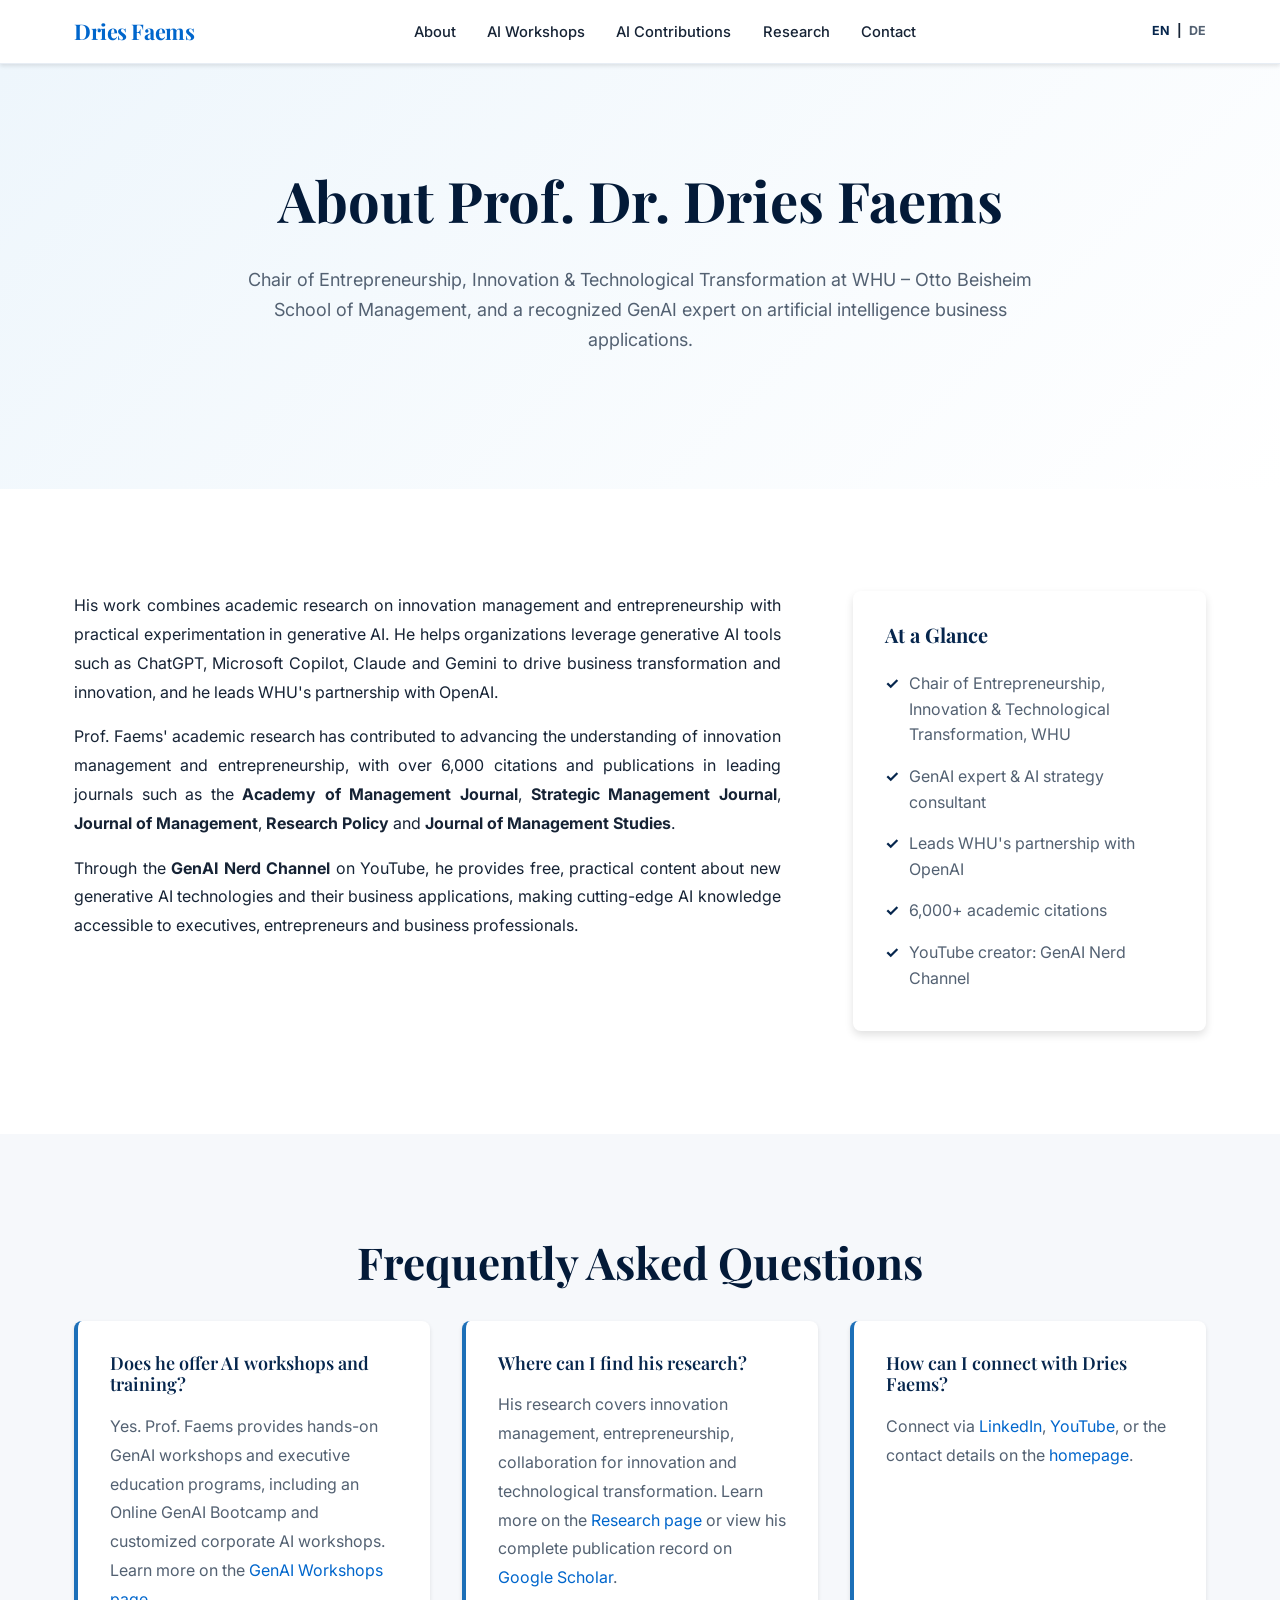
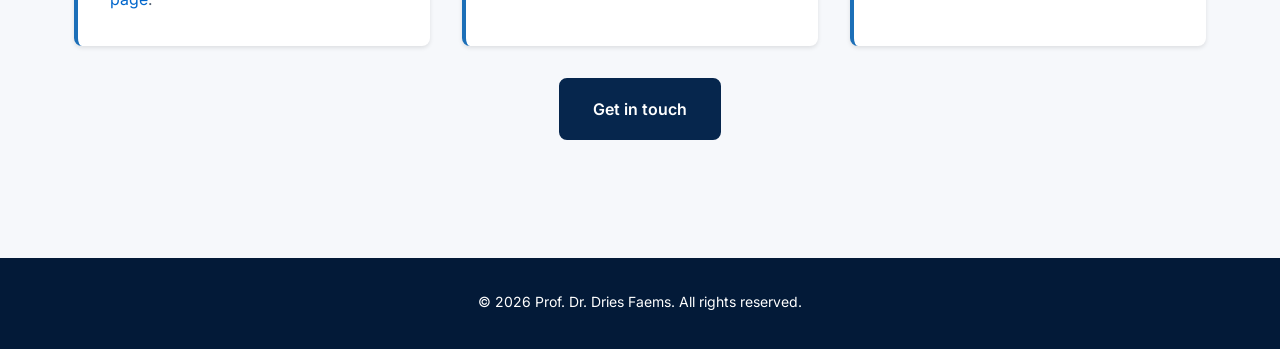
==== commit a61a57c4: "Refine personal website and WHU workshop presentation" ====
--- a/about/index.html
+++ b/about/index.html
@@ -71,7 +71,7 @@
                         <span lang="en" class="lang-en">AI Workshops</span>
                         <span lang="de" class="lang-de">KI-Workshops</span>
                     </a></li>
-                    <li><a href="../#ai-contributions" class="nav-link">
+                    <li><a href="../ai-contributions/" class="nav-link">
                         <span lang="en" class="lang-en">AI Contributions</span>
                         <span lang="de" class="lang-de">KI-Beiträge</span>
                     </a></li>
@@ -84,6 +84,7 @@
                         <span lang="de" class="lang-de">Kontakt</span>
                     </a></li>
                 </ul>
+                <div class="language-links" aria-label="Language selection"><a href="../" aria-current="page">EN</a><span aria-hidden="true">|</span><a href="../de/about/">DE</a></div>
                 <div class="lang-toggle">
                     <button class="lang-btn" data-lang="en" aria-label="Switch to English">EN</button>
                     <span>|</span>
--- a/css/styles.css
+++ b/css/styles.css
@@ -1023,6 +1023,169 @@
     }
 }
 
+/* ===================================
+   Page Hero Photo
+   =================================== */
+.hero-photo-wrap {
+    max-width: 900px;
+    margin: var(--spacing-md) auto 0;
+}
+
+.hero-photo {
+    width: 100%;
+    height: auto;
+    display: block;
+    border-radius: var(--radius-lg);
+    box-shadow: var(--shadow-lg);
+}
+
+.hero-photo-caption {
+    text-align: center;
+    font-size: var(--fs-small);
+    color: var(--color-text-light);
+    margin-top: var(--spacing-xs);
+}
+
+/* ===================================
+   Article Page
+   =================================== */
+.article-header {
+    padding: calc(var(--spacing-xl) + 1rem) 0 var(--spacing-lg);
+    background-color: var(--color-white);
+}
+
+.article-header-inner {
+    max-width: 700px;
+    margin: 0 auto;
+}
+
+.article-back-link {
+    display: inline-flex;
+    align-items: center;
+    gap: 0.35rem;
+    font-size: var(--fs-small);
+    font-weight: var(--fw-medium);
+    color: var(--color-text-light);
+    margin-bottom: var(--spacing-md);
+}
+
+.article-back-link:hover {
+    color: var(--color-navy);
+}
+
+.article-title {
+    font-size: clamp(2.25rem, 5vw, 3.25rem);
+    line-height: 1.15;
+    margin-bottom: var(--spacing-md);
+    text-align: left;
+}
+
+.article-standfirst {
+    font-family: var(--font-body);
+    font-size: 1.25rem;
+    line-height: var(--lh-loose);
+    color: var(--color-text-secondary);
+    font-weight: var(--fw-regular);
+    margin-bottom: var(--spacing-md);
+}
+
+.article-byline {
+    display: flex;
+    align-items: center;
+    gap: var(--spacing-sm);
+    padding-top: var(--spacing-md);
+    border-top: 1px solid rgba(0, 40, 85, 0.12);
+}
+
+.article-byline-avatar {
+    width: 48px;
+    height: 48px;
+    border-radius: var(--radius-full);
+    object-fit: cover;
+    flex-shrink: 0;
+}
+
+.article-byline-name {
+    display: block;
+    font-weight: var(--fw-semibold);
+    color: var(--color-navy);
+}
+
+.article-byline-meta {
+    display: block;
+    font-size: var(--fs-small);
+    color: var(--color-text-light);
+}
+
+.article-meta {
+    text-align: center;
+    color: var(--color-text-light);
+    font-size: var(--fs-small);
+    margin-bottom: var(--spacing-md);
+}
+
+.article-body {
+    max-width: 700px;
+    margin: 0 auto;
+    font-size: 1.2rem;
+}
+
+.article-body > p:first-of-type {
+    font-size: 1.3rem;
+    color: var(--color-text-primary);
+}
+
+.article-body > p:first-of-type::first-letter {
+    font-family: var(--font-heading);
+    font-size: 3.5rem;
+    font-weight: var(--fw-bold);
+    color: var(--color-navy);
+    float: left;
+    line-height: 0.85;
+    margin: 0.05em 0.08em 0 0;
+}
+
+.article-body h2 {
+    margin-top: calc(var(--spacing-lg) + 0.5rem);
+    margin-bottom: var(--spacing-sm);
+    font-size: 1.75rem;
+}
+
+.article-body p {
+    line-height: 1.8;
+    margin-bottom: var(--spacing-md);
+    color: var(--color-text-primary);
+}
+
+.article-body a {
+    color: var(--color-navy);
+    text-decoration: underline;
+    text-decoration-color: rgba(0, 40, 85, 0.35);
+    text-underline-offset: 3px;
+}
+
+.article-body a:hover {
+    text-decoration-color: var(--color-navy);
+}
+
+.article-footer-cta {
+    max-width: 700px;
+    margin: var(--spacing-lg) auto 0;
+    padding-top: var(--spacing-md);
+    border-top: 1px solid rgba(0, 40, 85, 0.12);
+    text-align: center;
+}
+
+@media (max-width: 767px) {
+    .article-body {
+        font-size: 1.1rem;
+    }
+
+    .article-body > p:first-of-type::first-letter {
+        font-size: 2.75rem;
+    }
+}
+
 .btn {
     display: inline-block;
     padding: var(--spacing-sm) var(--spacing-md);
@@ -1396,4 +1559,128 @@
     .section {
         page-break-inside: avoid;
     }
-}+}
+
+/* ===================================
+   GenAI-focused redesign
+   =================================== */
+:root {
+    --color-navy: #06264d;
+    --color-navy-dark: #031a38;
+    --color-medium-blue: #1c6fb8;
+    --color-light-blue: #eef6fc;
+    --color-light-gray: #f6f8fb;
+    --color-gold: #c6975b;
+    --color-text-primary: #162335;
+    --color-text-secondary: #536172;
+    --container-width: 1180px;
+    --spacing-lg: 4.5rem;
+    --spacing-xl: 5.5rem;
+}
+
+body { font-size: 1rem; line-height: 1.65; }
+.header { border-bottom: 1px solid #e7edf4; }
+.nav-container { padding-top: .85rem; padding-bottom: .85rem; }
+.nav-brand { font-size: 1.35rem; letter-spacing: -.02em; }
+.nav-menu { gap: .35rem; }
+.nav-link { font-size: .92rem; padding: .55rem .8rem; }
+.nav-link-primary { color: var(--color-navy); font-weight: 700; }
+.language-links { display: flex; gap: .45rem; align-items: center; margin-left: 1rem; font-size: .78rem; font-weight: 700; }
+.language-links a { color: var(--color-text-secondary); }
+.language-links a[aria-current="page"] { color: var(--color-navy); }
+.lang-toggle { display: none; }
+.hero-modern { min-height: 0; padding: clamp(4.5rem, 9vw, 7.5rem) 0 clamp(4rem, 8vw, 6.5rem); background: radial-gradient(circle at 85% 20%, rgba(28,111,184,.14), transparent 32%), linear-gradient(135deg, #eef6fc 0%, #fff 70%); }
+.hero.section.section-alt:not(.hero-modern) { min-height: 0; padding: clamp(4rem, 8vw, 6.5rem) 0; }
+.hero-actions-centered { justify-content: center; }
+.hero-modern .hero-content { grid-template-columns: minmax(220px, .75fr) minmax(0, 1.7fr); gap: clamp(2.5rem, 7vw, 6.5rem); }
+.hero-modern .hero-text { max-width: 720px; }
+.hero-modern .profile-image { max-width: 320px; border-radius: 1rem; box-shadow: 0 18px 40px rgba(6,38,77,.18); }
+.eyebrow, .card-kicker { margin: 0 0 .85rem; color: var(--color-medium-blue); font-size: .78rem; font-weight: 700; letter-spacing: .12em; text-transform: uppercase; }
+.hero-modern h1 { max-width: 780px; margin-bottom: 1.35rem; font-size: clamp(2.8rem, 5.5vw, 5.1rem); line-height: 1.05; letter-spacing: -.045em; }
+.hero-modern .hero-subtitle { max-width: 680px; margin-bottom: 1rem; font-size: clamp(1.1rem, 1.8vw, 1.35rem); color: var(--color-text-secondary); line-height: 1.55; }
+.hero-modern .hero-institution { max-width: 680px; font-size: .96rem; }
+.hero-actions { display: flex; flex-wrap: wrap; gap: .75rem; margin: 1.7rem 0 1.4rem; }
+.btn-primary { background: var(--color-navy); color: #fff; border: 2px solid var(--color-navy); }
+.btn-primary:hover { background: var(--color-medium-blue); border-color: var(--color-medium-blue); color: #fff; }
+.btn-secondary { background: #fff; border: 2px solid var(--color-navy); color: var(--color-navy); }
+.btn-secondary:hover { background: var(--color-navy); color: #fff; }
+.social-links-compact { gap: 1.1rem; }
+.text-link { color: var(--color-navy); font-weight: 700; }
+.text-link:hover { color: var(--color-medium-blue); }
+.proof-strip { background: var(--color-navy); color: #fff; }
+.proof-grid { display: grid; grid-template-columns: repeat(3, 1fr); gap: 2rem; padding-top: 1.7rem; padding-bottom: 1.7rem; }
+.proof-grid div { display: grid; gap: .2rem; }
+.proof-grid strong { font-family: var(--font-heading); font-size: 1.2rem; }
+.proof-grid span { color: rgba(255,255,255,.72); font-size: .88rem; }
+.section { padding: clamp(4.2rem, 8vw, 7rem) 0; }
+.section-heading { max-width: 760px; margin: 0 auto 2.4rem; text-align: center; }
+.section-heading.left { margin-left: 0; text-align: left; }
+.section-heading h2 { margin-bottom: 1rem; font-size: clamp(2.1rem, 4vw, 3.5rem); letter-spacing: -.035em; }
+.section-heading p:last-child { color: var(--color-text-secondary); font-size: 1.08rem; }
+.service-grid { display: grid; grid-template-columns: repeat(3, 1fr); gap: 1rem; }
+.service-card { display: flex; flex-direction: column; min-height: 310px; padding: 1.8rem; background: #fff; border: 1px solid #e1e8f0; border-radius: 1rem; box-shadow: 0 8px 25px rgba(6,38,77,.05); }
+.service-card-featured { background: var(--color-navy); color: #fff; border-color: var(--color-navy); }
+.service-card h3 { margin-bottom: .8rem; font-size: 1.55rem; }
+.service-card-featured h3, .service-card-featured .text-link { color: #fff; }
+.service-card p:not(.card-kicker) { color: var(--color-text-secondary); }
+.service-card-featured p:not(.card-kicker) { color: rgba(255,255,255,.78); }
+.service-card .text-link { margin-top: auto; }
+.two-column-section, .academic-preview, .media-section { display: grid; grid-template-columns: minmax(0, 1fr) minmax(280px, .85fr); gap: clamp(2.5rem, 8vw, 7rem); align-items: center; }
+.outcome-list { list-style: none; display: grid; gap: 0; margin: 0; padding: 0; }
+.outcome-list li { display: grid; grid-template-columns: 140px 1fr; gap: 1.5rem; padding: 1.2rem 0; border-top: 1px solid #dbe4ed; }
+.outcome-list strong { color: var(--color-navy); font-family: var(--font-heading); font-size: 1.2rem; }
+.outcome-list span { color: var(--color-text-secondary); }
+.section-dark { background: var(--color-navy-dark); color: #fff; }
+.section-dark h2, .section-dark p { color: #fff; }
+.eyebrow-light { color: #86c5ef; }
+.btn-light { background: #fff; border: 2px solid #fff; color: var(--color-navy); }
+.btn-light:hover { background: transparent; color: #fff; }
+.media-section .videos-grid { margin: 0; padding: 0; border: 0; }
+.media-section .video-thumbnail-link { border-radius: .75rem; overflow: hidden; box-shadow: 0 12px 30px rgba(0,0,0,.25); }
+.media-section .video-thumbnail-link img { display: block; width: 100%; }
+.academic-facts { display: grid; gap: .6rem; padding: 1.8rem; background: #fff; border-left: 4px solid var(--color-medium-blue); box-shadow: 0 10px 30px rgba(6,38,77,.07); }
+.academic-facts strong { color: var(--color-navy); font-family: var(--font-heading); font-size: 1.1rem; }
+.academic-facts span { margin-bottom: .7rem; color: var(--color-text-secondary); }
+.contact-modern { background: #eaf3fb; }
+.contact-panel { display: grid; grid-template-columns: .9fr 1.1fr; gap: clamp(2rem, 7vw, 6rem); align-items: center; }
+.contact-options { display: grid; gap: .7rem; }
+.contact-options a { display: flex; justify-content: space-between; gap: 1rem; align-items: center; padding: 1.1rem 1.25rem; background: #fff; border: 1px solid #d9e5ef; border-radius: .75rem; }
+.contact-options strong { color: var(--color-navy); }
+.contact-options span { color: var(--color-text-secondary); font-size: .9rem; text-align: right; }
+.section-note { max-width: 760px; margin: 2rem auto 0; color: var(--color-text-secondary); text-align: center; }
+.topic-grid { display: grid; grid-template-columns: repeat(3, 1fr); gap: 1rem; }
+.topic-grid article { display: grid; gap: .35rem; padding: 1.35rem; background: #fff; border: 1px solid #e1e8f0; border-radius: .75rem; }
+.topic-grid strong { color: var(--color-navy); font-family: var(--font-heading); font-size: 1.1rem; }
+.topic-grid span { color: var(--color-text-secondary); font-size: .9rem; }
+.career-preview { display: grid; grid-template-columns: minmax(0, 1fr) minmax(280px, .85fr); gap: clamp(2.5rem, 8vw, 7rem); align-items: center; }
+.career-facts { display: grid; gap: 0; border-left: 3px solid var(--color-medium-blue); }
+.career-facts div { display: grid; gap: .15rem; padding: 1rem 1.25rem; border-bottom: 1px solid #e1e8f0; }
+.career-facts strong { color: var(--color-navy); font-family: var(--font-heading); }
+.career-facts span { color: var(--color-text-secondary); }
+.footer { padding: 2rem 0; }
+.footer-affiliation { margin: 0; color: rgba(255,255,255,.7); font-size: .82rem; }
+.footer-affiliation a { color: #fff; }
+.fade-in, .fade-in.visible { opacity: 1; transform: none; }
+
+@media (max-width: 900px) {
+    .nav-menu { gap: 0; }
+    .nav-link { padding-left: .5rem; padding-right: .5rem; }
+    .hero-modern .hero-content, .two-column-section, .academic-preview, .media-section, .contact-panel { grid-template-columns: 1fr; gap: 2.5rem; }
+    .hero-modern .hero-image { order: 2; }
+    .hero-modern .hero-text { order: 1; }
+    .hero-modern .profile-image { max-width: 240px; }
+    .service-grid, .topic-grid { grid-template-columns: 1fr; }
+    .service-card { min-height: 0; }
+    .career-preview { grid-template-columns: 1fr; gap: 2.5rem; }
+}
+
+@media (max-width: 767px) {
+    .language-links { margin-left: .35rem; }
+    .proof-grid { grid-template-columns: 1fr; gap: 1rem; }
+    .proof-grid div { grid-template-columns: 1fr; }
+    .hero-modern h1 { font-size: clamp(2.5rem, 12vw, 4rem); }
+    .hero-actions .btn { width: 100%; text-align: center; }
+    .outcome-list li { grid-template-columns: 1fr; gap: .25rem; }
+    .contact-options a { display: grid; }
+    .contact-options span { text-align: left; }
+}
